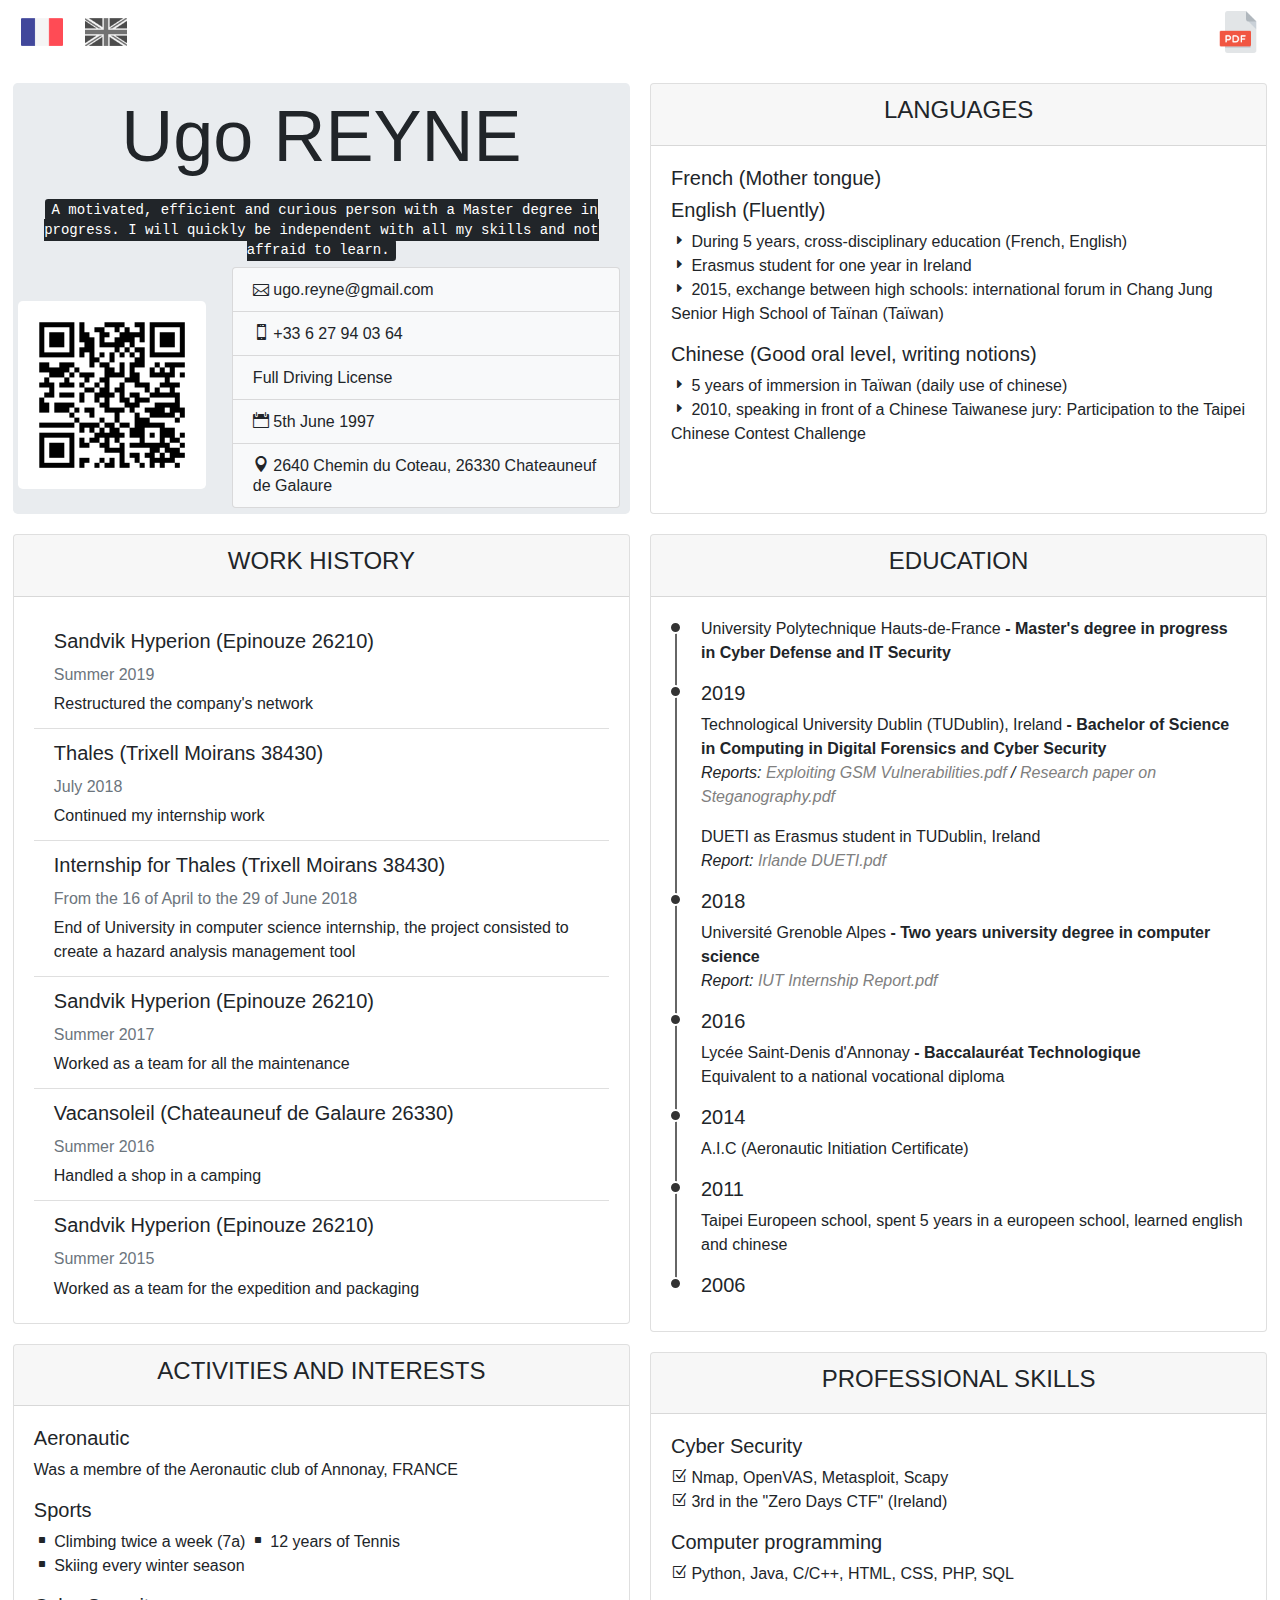
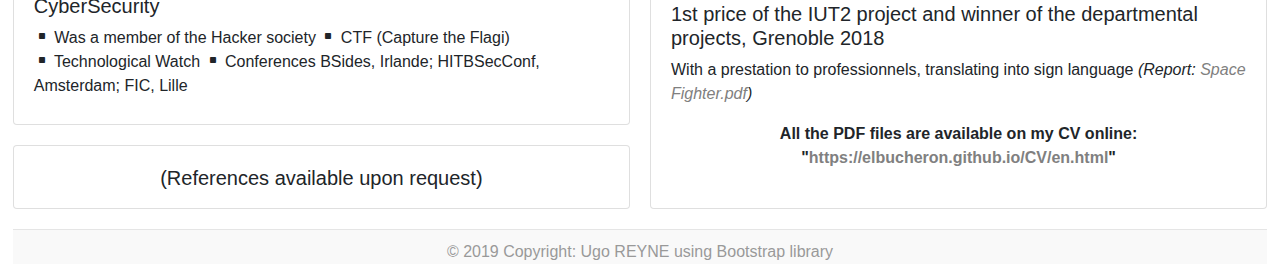
==== en.html @ 70461db2 "Modified a bit" ====
<!DOCTYPE html>
<html lang="en">
  <head>
    <title>CV Ugo REYNE</title>
    <meta charset="utf-8">
    <meta http-equiv="X-UA-Compatible" content="IE=edge">
    <meta name="viewport" content="width=device-width, initial-scale=1">
    <link href="bootstrap/css/bootstrap.min.css" rel="stylesheet">
    <link href="css/style.css" rel="stylesheet">
    <link href="css/responsive.css" rel="stylesheet">
    <link href="css/font.css" rel="stylesheet">
  
    <script src="https://ajax.googleapis.com/ajax/libs/jquery/1.12.4/jquery.min.js"></script>
    <script src="bootstrap/js/bootstrap.min.js"></script>
    <script src="js/header.js"></script>
  </head>
  <body>

    <!-- Header -->
    <div class="header fixed-top">
      <div id="header-sroll" class="text-right">
          <a href="index.html" class="btn"><img src="img/fr.png" height="42" alt=""></a>
          <a class="btn disable"><img src="img/en.png" height="42" alt=""></a>
        <h3>Ugo REYNE</h3>
        <a href="files/CV_en.pdf" class="btn"><img src="img/pdf.png" height="42" alt=""></a>
      </div>
    </div>
    <!-- ////////////////////////////////////////////////// -->


    <div class="row entete">
      <!-- Entête -->
      <div class="col-sm-6 left">
        <div class="jumbotron">
          <h1 class="display-3">Ugo REYNE</h1>
	  <h6 class="text-center"><kbd>A motivated, efficient and curious person with a Master degree in progress. I will quickly be independent with all my skills and not affraid to learn.</kbd></h6>
          <div class="row">
            <div class="col-sm-4">
              <img src="img/en-QRCode.png" alt="QR code">
            </div>
            <div class="col-sm-8">
              <ul class="list-group mb-3">
                <li class="list-group-item d-flex justify-content-between bg-light">
                  <div>
                    <h6><i aria-hidden="true" data-icon="&#xe010;"></i> ugo.reyne@gmail.com</h6>
                  </div>
                </li>
                <li class="list-group-item d-flex justify-content-between bg-light">
                  <div>
                    <h6><i aria-hidden="true" data-icon="&#xe00b;"></i> +33 6 27 94 03 64</h6>
                  </div>
                </li>
                <li class="list-group-item d-flex justify-content-between bg-light">
                  <div>
                    <h6>Full Driving License</h6>
                  </div>
                </li>
                <li class="list-group-item d-flex justify-content-between bg-light">
                  <div>
                    <h6><i aria-hidden="true" data-icon="&#xe023;"></i> 5th June 1997</h6>
                  </div>
                </li>
		<li class="list-group-item d-flex justify-content-between bg-light">
                  <div>
                    <h6><i aria-hidden="true" data-icon="&#xe081;"></i> 2640 Chemin du Coteau, 26330 Chateauneuf de Galaure</h6>
                  </div>
                </li>
              </ul>
            </div>
          </div>
        </div>
      </div>
      <!-- ////////////////////////////////////////////////// -->


      <!-- Langues -->
        <div class="col-sm-6 right">
          <div class="card entete-right">
            <div class="card-header text-center"><h4>LANGUAGES</h4></div>
            <div class="card-body">
	      <h5>French (Mother tongue)</h5>
              <h5>English (Fluently)</h5>
              <p><i aria-hidden="true" data-icon="&#x45;"></i> During 5 years, cross-disciplinary education (French, English) <br>
                 <i aria-hidden="true" data-icon="&#x45;"></i> Erasmus student for one year in Ireland <br>
                 <i aria-hidden="true" data-icon="&#x45;"></i> 2015, exchange between high schools: international forum in Chang Jung Senior High School of Taïnan (Taïwan)</p>

              <h5>Chinese (Good oral level, writing notions)</h5>
              <p><i aria-hidden="true" data-icon="&#x45;"></i> 5 years of immersion in Taïwan (daily use of chinese) <br>
                 <i aria-hidden="true" data-icon="&#x45;"></i> 2010, speaking in front of a Chinese Taiwanese jury: Participation to the Taipei Chinese Contest Challenge</p>
            </div>
          </div>
        </div>
        <!-- //////////////////////////////////////////////////////////////////// -->
      </div>


    <div class="row">
      
      <div class="col-sm-6 left">
        <!-- Experiences Professionnelles -->
        <div class="card">
          <div class="card-header text-center"><h4>WORK HISTORY</h4></div>
          <div class="card-body">
            <ul class="list-group list-group-flush">
              <li class="list-group-item">
                <h5 class="card-title">Sandvik Hyperion (Epinouze 26210)</h5>
                <h6 class="card-subtitle mb-2 text-muted">Summer 2019</h6>
                <p class="card-text">Restructured the company's network</p>
              </li>

              <li class="list-group-item">
                <h5 class="card-title">Thales (Trixell Moirans 38430)</h5>
                <h6 class="card-subtitle mb-2 text-muted">July 2018</h6>
                <p class="card-text">Continued my internship work</p>
              </li>

              <li class="list-group-item">
                <h5 class="card-title">Internship for Thales (Trixell Moirans 38430)</h5>
                <h6 class="card-subtitle mb-2 text-muted">From the 16 of April to the 29 of June 2018</h6>
                <p class="card-text">End of University in computer science internship, the project consisted to create a hazard analysis management tool</p>
              </li>

              <li class="list-group-item">
                <h5 class="card-title">Sandvik Hyperion (Epinouze 26210)</h5>
                <h6 class="card-subtitle mb-2 text-muted">Summer 2017</h6>
                <p class="card-text">Worked as a team for all the maintenance</p>
              </li>

              <li class="list-group-item">
                <h5 class="card-title">Vacansoleil (Chateauneuf de Galaure 26330)</h5>
                <h6 class="card-subtitle mb-2 text-muted">Summer 2016</h6>
                <p class="card-text">Handled a shop in a camping</p>
              </li>

              <li class="list-group-item">
                <h5 class="card-title">Sandvik Hyperion (Epinouze 26210)</h5>
                <h6 class="card-subtitle mb-2 text-muted">Summer 2015</h6>
                <p class="card-text">Worked as a team for the expedition and packaging</p>
              </li>

              <!--<li class="list-group-item">
                <h5 class="card-title">Fruit picking (Claveyson 26240)</h5>
                <h6 class="card-subtitle mb-2 text-muted">Summer 2014 and Summer 2013</h6>
	      </li>-->
            </ul>
          </div>
        </div>
        <!-- //////////////////////////////////////////////////////////////////// -->


        <!-- Centres d'Intérêt -->
        <div class="card card-bottom">
          <div class="card-header text-center"><h4>ACTIVITIES AND INTERESTS</h4></div>
          <div class="card-body">
            <h5>Aeronautic</h5>
            <p>Was a membre of the Aeronautic club of Annonay, FRANCE</p>

            <h5>Sports</h5>
	    <p><i aria-hidden="true" data-icon="&#x5e;"></i> Climbing twice a week (7a) <i aria-hidden="true" data-icon="&#x5e;"></i> 12 years of Tennis <br> <i aria-hidden="true" data-icon="&#x5e;"></i> Skiing every winter season</p>

            <h5>CyberSecurity</h5>
	    <p><i aria-hidden="true" data-icon="&#x5e;"></i> Was a member of the Hacker society <i aria-hidden="true" data-icon="&#x5e;"></i> CTF (Capture the Flagi) <br> <i aria-hidden="true" data-icon="&#x5e;"></i> Technological Watch <i aria-hidden="true" data-icon="&#x5e;"></i> Conferences BSides, Irlande; HITBSecConf, Amsterdam; FIC, Lille</p>
          </div>
        </div>
        <!-- //////////////////////////////////////////////////////////////////// -->
        
        <!-- References -->
        <div class="card card-bottom">
          <div class="card-body text-center">
            <h5>(References available upon request)</h5>
          </div>
        </div>
        <!-- //////////////////////////////////////////////////////////////////// -->
        </div>
        
        <div class="col-sm-6 right">
        <!-- Formations -->
        <div class="card">
          <div class="card-header text-center"><h4>EDUCATION</h4></div>
          <div class="card-body">
            <div class="info_timeline">
              <ul>
                  <li class="clearfix top">
                      <div class="dot"><b></b></div>
                      <div class="con">
                          <!-- <h5>Aujourd'hui</h5> -->
			  <p>University Polytechnique Hauts-de-France <b>- Master's degree in progress in Cyber Defense and IT Security</b></p>
                      </div>
                  </li>
                  <li class="clearfix">
                      <div class="dot"><b></b></div>
                      <div class="con">
                          <h5>2019</h5>
			  <p>Technological University Dublin (TUDublin), Ireland <b>- Bachelor of Science in Computing in Digital Forensics and Cyber Security</b><br>
                            <em>Reports: <a href="files/reports/Exploiting_GSM_Vulnerabilities.pdf">Exploiting GSM Vulnerabilities.pdf</a>
                             / <a href="files/reports/Research_paper_on_Steganography.pdf">Research paper on Steganography.pdf</a></em>
                          </p>

                          <p>
                            DUETI as Erasmus student in TUDublin, Ireland <br>
                            <em>Report: <a href="files/reports/Irlande_DUETI_REYNE_Ugo.pdf">Irlande DUETI.pdf</a></em>
                          <p>
                      </div>
                  </li>
                  <li class="clearfix">
                      <div class="dot"><b></b></div>
                      <div class="con">
                          <h5>2018</h5>
			  <p>Université Grenoble Alpes <b>- Two years university degree in computer science</b><br>
                            <em>Report: <a href="files/reports/Rapport-Stage-IUT_REYNE-Ugo.pdf">IUT Internship Report.pdf</a></em>
                          </p>
                      </div>
                  </li>
                  <li class="clearfix">
                      <div class="dot"><b></b></div>
                      <div class="con">
                          <h5>2016</h5>
			  <p>Lycée Saint-Denis d'Annonay <b>- Baccalauréat Technologique</b><br>
			     Equivalent to a national vocational diploma</p>
                      </div>
                  </li>
                  <li class="clearfix">
                      <div class="dot"><b></b></div>
                      <div class="con">
                          <h5>2014</h5>
                          <p>A.I.C (Aeronautic Initiation Certificate)</p>
                      </div>
                  </li>
                  <li class="clearfix">
                      <div class="dot"><b></b></div>
                      <div class="con">
                          <h5>2011</h5>
                          <p>Taipei Europeen school, spent 5 years in a europeen school, learned english and chinese</p>
                      </div>
                  </li>
                  <li class="clearfix bottom">
                      <div class="dot"><b></b></div>
                      <div class="con">
                          <h5>2006</h5>
                      </div>
                  </li>
              </ul>
            </div>
          </div>
        </div>
        <!-- //////////////////////////////////////////////////////////////////// -->


        <!-- Competences -->
        <div class="card card-bottom">
          <div class="card-header text-center"><h4>PROFESSIONAL SKILLS</h4></div>
          <div class="card-body">
            <h5>Cyber Security</h5>
            <p><i aria-hidden="true" data-icon="&#x5a;"></i> Nmap, OpenVAS, Metasploit, Scapy<br>
               <i aria-hidden="true" data-icon="&#x5a;"></i> 3rd in the "Zero Days CTF" (Ireland)</p>

            <h5>Computer programming</h5>
            <p><i aria-hidden="true" data-icon="&#x5a;"></i> Python, Java, C/C++, HTML, CSS, PHP, SQL</p>

            <h5>1st price of the IUT2 project and winner of the departmental projects, Grenoble 2018</h5>
            <p>
              With a prestation to professionnels, translating into sign language
              <em>(Report: <a href="files/reports/Space_Fighter.pdf">Space Fighter.pdf</a>)</em>
            </p>

            <p class="text-center"><b>All the PDF files are available on my CV online: "<a href="https://elbucheron.github.io/CV/en.html">https://elbucheron.github.io/CV/en.html</a>"</b></p>
          </div>
        </div>
        <!-- //////////////////////////////////////////////////////////////////// -->

      </div>
    </div>



  <!-- Footer -->
  <footer class="blog-footer">
    <p>© 2019 Copyright: Ugo REYNE using Bootstrap library</p>
  </footer>
  <!-- Footer -->

  </body>
  
</html>
---- css/style.css ----
body {
	width: 99%;
	padding-left: 1%;
	padding-top: 1%;
}

.col-sm-6 {
	display: flex;
	flex-direction: column;
	align-items: stretch;
}

.left {
	padding-right: 10px;
}

.right {
	padding-left: 10px;
}

.card {
	margin-bottom: 20px;
}

.card-body {
	padding-bottom: 10px;
}

.card-bottom {
	flex: 1;
}

.entete {
	margin-top: 70px;
}

.entete img {
	max-width: 90%;
	max-height: 80%;
	border-radius: .3rem;
	width: auto;
    height: auto;
    position: absolute;
    top: 0;
    bottom: 0;
    left: 0;
    right: 0;
    margin: auto;
}

i {
	font-style: normal;
}

a {
  color: gray;
  text-decoration: none;
}

a:hover {
  color: white;
  background-color: gray;
  text-decoration: none;
}

.list-group-item h6 {
  margin: 0px;
}

.entete-right {
	height: 100%;
}

.jumbotron {
	padding: 10px;
	height: calc(100% - 20px);
	margin: 0px;
}

.jumbotron .display-3 {
	margin-bottom: 20px;
	margin-top: 0px;
	text-align: center;
}

.blog-footer {
    width: 100%;
    color: #999;
    padding-top: 10px;
    text-align: center;
    background-color: #f9f9f9;
    border-top: .05rem solid #e5e5e5;
}

/*Header*/
.header {
    height: 65px;
}

#header-sroll {
	display: flex;
	flex-direction: row;
	justify-content: center;
    position:fixed;
    height: 65px;
    padding: 10px;
    left:0;
    top:0;
    width:100%;
    -ms-transition:     all 0.3s ease-out;
    -moz-transition:    all 0.3s ease-out;
    -webkit-transition: all 0.3s ease-out;
    -o-transition:      all 0.3s ease-out;
    transition:         all 0.3s ease-out;
}

#header-sroll .btn {
	padding: 0px;
	margin-left: 10px;
	margin-right: 10px;
}

#header-sroll .disable {
	cursor: not-allowed;
	-webkit-filter: grayscale(100%);
	filter: grayscale(100%);
}

#header-sroll h3 {
	visibility: hidden;
	text-align: center;
	flex: 1;
}

#header-sroll img:hover {
  -webkit-filter: grayscale(100%) blur(1px);
  filter: grayscale(100%) blur(1px);
}

#header-sroll.small {
  background:#e9ecef;
  padding: 3px;
  height: 45px;
  width: 99.5%;
  line-height: 35px;
  border: .05rem solid #ccc;
  margin: 4px;
  border-radius: 5px;
}

#header-sroll.small img {
	height: 32px;
}

#header-sroll.small h3 {
	visibility: visible;
}
/*//////////////////////////////////////////////////////*/


/*Timeline*/
.info_timeline ul li {
	list-style: none;
	position: relative;
	overflow: hidden;
}

.info_timeline ul {
	padding: 0px;
}

.info_timeline ul li .dot {
	width: 2px; height: 100%;
	position: absolute;
	left: 4px; top: 0;
	background-color: #666;
}
.info_timeline ul li .dot b {
	border-radius: 100%;
	-webkit-border-radius: 100%;
	-moz-border-radius: 100%;
	width: 13px; height: 13px;
	position: absolute;
	left: -6px;
	top: 4px;
	background-color: #333;
	border: 2px #fff solid;
}
.info_timeline ul li.top .dot {
	top: 10px;
}
.info_timeline ul li.top .dot b {
	top: -6px;
}
.info_timeline ul li.bottom .dot {
	height: 10px;
}
.info_timeline ul li.top .dot b {
	top: -6px;
}
.info_timeline ul li .con {
	padding-left: 30px;
}
.info_timeline ul li .con p.desc,.info_timeline ul.focus li.curr .con p.desc {
	color: #999;
}
.info_timeline ul.focus li.curr .dot b {
	background-color: #109d59;
}
.info_timeline ul.focus li .dot,.info_timeline ul.focus li .dot b {
	background-color: #bbb;
}
.info_timeline ul.focus li .con h3,.info_timeline ul.focus li .con p,.info_timeline ul.focus li .con p.desc {
	color: #bbb;
}

.info_timeline dl dt {
	float: left;
	line-height: 25px;
	color: #999;
}
.info_timeline dl dt h6 {
	font-size: 16px;
	color: #595959;
	font-style: italic;
}
.info_timeline h2 {
	font-size: 20px;
	color: #333;
	padding-top: 10px;
	padding-left: 30%;
}
.info_timeline dl dt em {
	color: #ccc;
	margin-left: 3px;
}
.info_timeline dl dd {
	float: right;
	line-height: 25px;
}
.info_timeline dl dd b,.info_timeline dl dd em {
	border-radius: 100%;
	-webkit-border-radius: 100%;
	-moz-border-radius: 100%;
	float: left; width: 10px;
	height: 10px;
	margin: 7px 5px 0 0;
}
.info_timeline dl dd b {
	background-color: #666;
}
.info_timeline dl dd em {
	background-color: #ddd;
}
/*//////////////////////////////////////////////////////*/
---- css/responsive.css ----
@media print {
	body {
		padding: 0px;
		width: 100%;
	}

	.header, .blog-footer {
		display: none;
	}

	.entete {
		margin-top: 0px;
	}
	.list-group-item {
		padding-top: 5px;
		padding-bottom: 5px;
	}
	.info_timeline ul li .con h5 {
		margin-bottom: 0px;
	}
	.info_timeline ul li .con p {
		margin-bottom: 12px;
	}
}
---- css/font.css ----
@font-face {
	font-family: 'ElegantIcons';
	src:url('../fonts/ElegantIcons.eot');
	src:url('../fonts/ElegantIcons.eot?#iefix') format('embedded-opentype'),
		url('../fonts/ElegantIcons.woff') format('woff'),
		url('../fonts/ElegantIcons.ttf') format('truetype'),
		url('../fonts/ElegantIcons.svg#ElegantIcons') format('svg');
	font-weight: normal;
	font-style: normal;
}

/* Use the following CSS code if you want to use data attributes for inserting your icons */
[data-icon]:before {
	font-family: 'ElegantIcons';
	content: attr(data-icon);
	speak: none;
	font-weight: normal;
	font-variant: normal;
	text-transform: none;
	line-height: 1;
	-webkit-font-smoothing: antialiased;
	-moz-osx-font-smoothing: grayscale;
}

/* Use the following CSS code if you want to have a class per icon */
/*
Instead of a list of all class selectors,
you can use the generic selector below, but it's slower:
[class*="your-class-prefix"] {
*/
.arrow_up, .arrow_down, .arrow_left, .arrow_right, .arrow_left-up, .arrow_right-up, .arrow_right-down, .arrow_left-down, .arrow-up-down, .arrow_up-down_alt, .arrow_left-right_alt, .arrow_left-right, .arrow_expand_alt2, .arrow_expand_alt, .arrow_condense, .arrow_expand, .arrow_move, .arrow_carrot-up, .arrow_carrot-down, .arrow_carrot-left, .arrow_carrot-right, .arrow_carrot-2up, .arrow_carrot-2down, .arrow_carrot-2left, .arrow_carrot-2right, .arrow_carrot-up_alt2, .arrow_carrot-down_alt2, .arrow_carrot-left_alt2, .arrow_carrot-right_alt2, .arrow_carrot-2up_alt2, .arrow_carrot-2down_alt2, .arrow_carrot-2left_alt2, .arrow_carrot-2right_alt2, .arrow_triangle-up, .arrow_triangle-down, .arrow_triangle-left, .arrow_triangle-right, .arrow_triangle-up_alt2, .arrow_triangle-down_alt2, .arrow_triangle-left_alt2, .arrow_triangle-right_alt2, .arrow_back, .icon_minus-06, .icon_plus, .icon_close, .icon_check, .icon_minus_alt2, .icon_plus_alt2, .icon_close_alt2, .icon_check_alt2, .icon_zoom-out_alt, .icon_zoom-in_alt, .icon_search, .icon_box-empty, .icon_box-selected, .icon_minus-box, .icon_plus-box, .icon_box-checked, .icon_circle-empty, .icon_circle-slelected, .icon_stop_alt2, .icon_stop, .icon_pause_alt2, .icon_pause, .icon_menu, .icon_menu-square_alt2, .icon_menu-circle_alt2, .icon_ul, .icon_ol, .icon_adjust-horiz, .icon_adjust-vert, .icon_document_alt, .icon_documents_alt, .icon_pencil, .icon_pencil-edit_alt, .icon_pencil-edit, .icon_folder-alt, .icon_folder-open_alt, .icon_folder-add_alt, .icon_info_alt, .icon_error-oct_alt, .icon_error-circle_alt, .icon_error-triangle_alt, .icon_question_alt2, .icon_question, .icon_comment_alt, .icon_chat_alt, .icon_vol-mute_alt, .icon_volume-low_alt, .icon_volume-high_alt, .icon_quotations, .icon_quotations_alt2, .icon_clock_alt, .icon_lock_alt, .icon_lock-open_alt, .icon_key_alt, .icon_cloud_alt, .icon_cloud-upload_alt, .icon_cloud-download_alt, .icon_image, .icon_images, .icon_lightbulb_alt, .icon_gift_alt, .icon_house_alt, .icon_genius, .icon_mobile, .icon_tablet, .icon_laptop, .icon_desktop, .icon_camera_alt, .icon_mail_alt, .icon_cone_alt, .icon_ribbon_alt, .icon_bag_alt, .icon_creditcard, .icon_cart_alt, .icon_paperclip, .icon_tag_alt, .icon_tags_alt, .icon_trash_alt, .icon_cursor_alt, .icon_mic_alt, .icon_compass_alt, .icon_pin_alt, .icon_pushpin_alt, .icon_map_alt, .icon_drawer_alt, .icon_toolbox_alt, .icon_book_alt, .icon_calendar, .icon_film, .icon_table, .icon_contacts_alt, .icon_headphones, .icon_lifesaver, .icon_piechart, .icon_refresh, .icon_link_alt, .icon_link, .icon_loading, .icon_blocked, .icon_archive_alt, .icon_heart_alt, .icon_star_alt, .icon_star-half_alt, .icon_star, .icon_star-half, .icon_tools, .icon_tool, .icon_cog, .icon_cogs, .arrow_up_alt, .arrow_down_alt, .arrow_left_alt, .arrow_right_alt, .arrow_left-up_alt, .arrow_right-up_alt, .arrow_right-down_alt, .arrow_left-down_alt, .arrow_condense_alt, .arrow_expand_alt3, .arrow_carrot_up_alt, .arrow_carrot-down_alt, .arrow_carrot-left_alt, .arrow_carrot-right_alt, .arrow_carrot-2up_alt, .arrow_carrot-2dwnn_alt, .arrow_carrot-2left_alt, .arrow_carrot-2right_alt, .arrow_triangle-up_alt, .arrow_triangle-down_alt, .arrow_triangle-left_alt, .arrow_triangle-right_alt, .icon_minus_alt, .icon_plus_alt, .icon_close_alt, .icon_check_alt, .icon_zoom-out, .icon_zoom-in, .icon_stop_alt, .icon_menu-square_alt, .icon_menu-circle_alt, .icon_document, .icon_documents, .icon_pencil_alt, .icon_folder, .icon_folder-open, .icon_folder-add, .icon_folder_upload, .icon_folder_download, .icon_info, .icon_error-circle, .icon_error-oct, .icon_error-triangle, .icon_question_alt, .icon_comment, .icon_chat, .icon_vol-mute, .icon_volume-low, .icon_volume-high, .icon_quotations_alt, .icon_clock, .icon_lock, .icon_lock-open, .icon_key, .icon_cloud, .icon_cloud-upload, .icon_cloud-download, .icon_lightbulb, .icon_gift, .icon_house, .icon_camera, .icon_mail, .icon_cone, .icon_ribbon, .icon_bag, .icon_cart, .icon_tag, .icon_tags, .icon_trash, .icon_cursor, .icon_mic, .icon_compass, .icon_pin, .icon_pushpin, .icon_map, .icon_drawer, .icon_toolbox, .icon_book, .icon_contacts, .icon_archive, .icon_heart, .icon_profile, .icon_group, .icon_grid-2x2, .icon_grid-3x3, .icon_music, .icon_pause_alt, .icon_phone, .icon_upload, .icon_download, .social_facebook, .social_twitter, .social_pinterest, .social_googleplus, .social_tumblr, .social_tumbleupon, .social_wordpress, .social_instagram, .social_dribbble, .social_vimeo, .social_linkedin, .social_rss, .social_deviantart, .social_share, .social_myspace, .social_skype, .social_youtube, .social_picassa, .social_googledrive, .social_flickr, .social_blogger, .social_spotify, .social_delicious, .social_facebook_circle, .social_twitter_circle, .social_pinterest_circle, .social_googleplus_circle, .social_tumblr_circle, .social_stumbleupon_circle, .social_wordpress_circle, .social_instagram_circle, .social_dribbble_circle, .social_vimeo_circle, .social_linkedin_circle, .social_rss_circle, .social_deviantart_circle, .social_share_circle, .social_myspace_circle, .social_skype_circle, .social_youtube_circle, .social_picassa_circle, .social_googledrive_alt2, .social_flickr_circle, .social_blogger_circle, .social_spotify_circle, .social_delicious_circle, .social_facebook_square, .social_twitter_square, .social_pinterest_square, .social_googleplus_square, .social_tumblr_square, .social_stumbleupon_square, .social_wordpress_square, .social_instagram_square, .social_dribbble_square, .social_vimeo_square, .social_linkedin_square, .social_rss_square, .social_deviantart_square, .social_share_square, .social_myspace_square, .social_skype_square, .social_youtube_square, .social_picassa_square, .social_googledrive_square, .social_flickr_square, .social_blogger_square, .social_spotify_square, .social_delicious_square, .icon_printer, .icon_calulator, .icon_building, .icon_floppy, .icon_drive, .icon_search-2, .icon_id, .icon_id-2, .icon_puzzle, .icon_like, .icon_dislike, .icon_mug, .icon_currency, .icon_wallet, .icon_pens, .icon_easel, .icon_flowchart, .icon_datareport, .icon_briefcase, .icon_shield, .icon_percent, .icon_globe, .icon_globe-2, .icon_target, .icon_hourglass, .icon_balance, .icon_rook, .icon_printer-alt, .icon_calculator_alt, .icon_building_alt, .icon_floppy_alt, .icon_drive_alt, .icon_search_alt, .icon_id_alt, .icon_id-2_alt, .icon_puzzle_alt, .icon_like_alt, .icon_dislike_alt, .icon_mug_alt, .icon_currency_alt, .icon_wallet_alt, .icon_pens_alt, .icon_easel_alt, .icon_flowchart_alt, .icon_datareport_alt, .icon_briefcase_alt, .icon_shield_alt, .icon_percent_alt, .icon_globe_alt, .icon_clipboard {
	font-family: 'ElegantIcons';
	speak: none;
	font-style: normal;
	font-weight: normal;
	font-variant: normal;
	text-transform: none;
	line-height: 1;
	-webkit-font-smoothing: antialiased;
}
.arrow_up:before {
	content: "\21";
}
.arrow_down:before {
	content: "\22";
}
.arrow_left:before {
	content: "\23";
}
.arrow_right:before {
	content: "\24";
}
.arrow_left-up:before {
	content: "\25";
}
.arrow_right-up:before {
	content: "\26";
}
.arrow_right-down:before {
	content: "\27";
}
.arrow_left-down:before {
	content: "\28";
}
.arrow-up-down:before {
	content: "\29";
}
.arrow_up-down_alt:before {
	content: "\2a";
}
.arrow_left-right_alt:before {
	content: "\2b";
}
.arrow_left-right:before {
	content: "\2c";
}
.arrow_expand_alt2:before {
	content: "\2d";
}
.arrow_expand_alt:before {
	content: "\2e";
}
.arrow_condense:before {
	content: "\2f";
}
.arrow_expand:before {
	content: "\30";
}
.arrow_move:before {
	content: "\31";
}
.arrow_carrot-up:before {
	content: "\32";
}
.arrow_carrot-down:before {
	content: "\33";
}
.arrow_carrot-left:before {
	content: "\34";
}
.arrow_carrot-right:before {
	content: "\35";
}
.arrow_carrot-2up:before {
	content: "\36";
}
.arrow_carrot-2down:before {
	content: "\37";
}
.arrow_carrot-2left:before {
	content: "\38";
}
.arrow_carrot-2right:before {
	content: "\39";
}
.arrow_carrot-up_alt2:before {
	content: "\3a";
}
.arrow_carrot-down_alt2:before {
	content: "\3b";
}
.arrow_carrot-left_alt2:before {
	content: "\3c";
}
.arrow_carrot-right_alt2:before {
	content: "\3d";
}
.arrow_carrot-2up_alt2:before {
	content: "\3e";
}
.arrow_carrot-2down_alt2:before {
	content: "\3f";
}
.arrow_carrot-2left_alt2:before {
	content: "\40";
}
.arrow_carrot-2right_alt2:before {
	content: "\41";
}
.arrow_triangle-up:before {
	content: "\42";
}
.arrow_triangle-down:before {
	content: "\43";
}
.arrow_triangle-left:before {
	content: "\44";
}
.arrow_triangle-right:before {
	content: "\45";
}
.arrow_triangle-up_alt2:before {
	content: "\46";
}
.arrow_triangle-down_alt2:before {
	content: "\47";
}
.arrow_triangle-left_alt2:before {
	content: "\48";
}
.arrow_triangle-right_alt2:before {
	content: "\49";
}
.arrow_back:before {
	content: "\4a";
}
.icon_minus-06:before {
	content: "\4b";
}
.icon_plus:before {
	content: "\4c";
}
.icon_close:before {
	content: "\4d";
}
.icon_check:before {
	content: "\4e";
}
.icon_minus_alt2:before {
	content: "\4f";
}
.icon_plus_alt2:before {
	content: "\50";
}
.icon_close_alt2:before {
	content: "\51";
}
.icon_check_alt2:before {
	content: "\52";
}
.icon_zoom-out_alt:before {
	content: "\53";
}
.icon_zoom-in_alt:before {
	content: "\54";
}
.icon_search:before {
	content: "\55";
}
.icon_box-empty:before {
	content: "\56";
}
.icon_box-selected:before {
	content: "\57";
}
.icon_minus-box:before {
	content: "\58";
}
.icon_plus-box:before {
	content: "\59";
}
.icon_box-checked:before {
	content: "\5a";
}
.icon_circle-empty:before {
	content: "\5b";
}
.icon_circle-slelected:before {
	content: "\5c";
}
.icon_stop_alt2:before {
	content: "\5d";
}
.icon_stop:before {
	content: "\5e";
}
.icon_pause_alt2:before {
	content: "\5f";
}
.icon_pause:before {
	content: "\60";
}
.icon_menu:before {
	content: "\61";
}
.icon_menu-square_alt2:before {
	content: "\62";
}
.icon_menu-circle_alt2:before {
	content: "\63";
}
.icon_ul:before {
	content: "\64";
}
.icon_ol:before {
	content: "\65";
}
.icon_adjust-horiz:before {
	content: "\66";
}
.icon_adjust-vert:before {
	content: "\67";
}
.icon_document_alt:before {
	content: "\68";
}
.icon_documents_alt:before {
	content: "\69";
}
.icon_pencil:before {
	content: "\6a";
}
.icon_pencil-edit_alt:before {
	content: "\6b";
}
.icon_pencil-edit:before {
	content: "\6c";
}
.icon_folder-alt:before {
	content: "\6d";
}
.icon_folder-open_alt:before {
	content: "\6e";
}
.icon_folder-add_alt:before {
	content: "\6f";
}
.icon_info_alt:before {
	content: "\70";
}
.icon_error-oct_alt:before {
	content: "\71";
}
.icon_error-circle_alt:before {
	content: "\72";
}
.icon_error-triangle_alt:before {
	content: "\73";
}
.icon_question_alt2:before {
	content: "\74";
}
.icon_question:before {
	content: "\75";
}
.icon_comment_alt:before {
	content: "\76";
}
.icon_chat_alt:before {
	content: "\77";
}
.icon_vol-mute_alt:before {
	content: "\78";
}
.icon_volume-low_alt:before {
	content: "\79";
}
.icon_volume-high_alt:before {
	content: "\7a";
}
.icon_quotations:before {
	content: "\7b";
}
.icon_quotations_alt2:before {
	content: "\7c";
}
.icon_clock_alt:before {
	content: "\7d";
}
.icon_lock_alt:before {
	content: "\7e";
}
.icon_lock-open_alt:before {
	content: "\e000";
}
.icon_key_alt:before {
	content: "\e001";
}
.icon_cloud_alt:before {
	content: "\e002";
}
.icon_cloud-upload_alt:before {
	content: "\e003";
}
.icon_cloud-download_alt:before {
	content: "\e004";
}
.icon_image:before {
	content: "\e005";
}
.icon_images:before {
	content: "\e006";
}
.icon_lightbulb_alt:before {
	content: "\e007";
}
.icon_gift_alt:before {
	content: "\e008";
}
.icon_house_alt:before {
	content: "\e009";
}
.icon_genius:before {
	content: "\e00a";
}
.icon_mobile:before {
	content: "\e00b";
}
.icon_tablet:before {
	content: "\e00c";
}
.icon_laptop:before {
	content: "\e00d";
}
.icon_desktop:before {
	content: "\e00e";
}
.icon_camera_alt:before {
	content: "\e00f";
}
.icon_mail_alt:before {
	content: "\e010";
}
.icon_cone_alt:before {
	content: "\e011";
}
.icon_ribbon_alt:before {
	content: "\e012";
}
.icon_bag_alt:before {
	content: "\e013";
}
.icon_creditcard:before {
	content: "\e014";
}
.icon_cart_alt:before {
	content: "\e015";
}
.icon_paperclip:before {
	content: "\e016";
}
.icon_tag_alt:before {
	content: "\e017";
}
.icon_tags_alt:before {
	content: "\e018";
}
.icon_trash_alt:before {
	content: "\e019";
}
.icon_cursor_alt:before {
	content: "\e01a";
}
.icon_mic_alt:before {
	content: "\e01b";
}
.icon_compass_alt:before {
	content: "\e01c";
}
.icon_pin_alt:before {
	content: "\e01d";
}
.icon_pushpin_alt:before {
	content: "\e01e";
}
.icon_map_alt:before {
	content: "\e01f";
}
.icon_drawer_alt:before {
	content: "\e020";
}
.icon_toolbox_alt:before {
	content: "\e021";
}
.icon_book_alt:before {
	content: "\e022";
}
.icon_calendar:before {
	content: "\e023";
}
.icon_film:before {
	content: "\e024";
}
.icon_table:before {
	content: "\e025";
}
.icon_contacts_alt:before {
	content: "\e026";
}
.icon_headphones:before {
	content: "\e027";
}
.icon_lifesaver:before {
	content: "\e028";
}
.icon_piechart:before {
	content: "\e029";
}
.icon_refresh:before {
	content: "\e02a";
}
.icon_link_alt:before {
	content: "\e02b";
}
.icon_link:before {
	content: "\e02c";
}
.icon_loading:before {
	content: "\e02d";
}
.icon_blocked:before {
	content: "\e02e";
}
.icon_archive_alt:before {
	content: "\e02f";
}
.icon_heart_alt:before {
	content: "\e030";
}
.icon_star_alt:before {
	content: "\e031";
}
.icon_star-half_alt:before {
	content: "\e032";
}
.icon_star:before {
	content: "\e033";
}
.icon_star-half:before {
	content: "\e034";
}
.icon_tools:before {
	content: "\e035";
}
.icon_tool:before {
	content: "\e036";
}
.icon_cog:before {
	content: "\e037";
}
.icon_cogs:before {
	content: "\e038";
}
.arrow_up_alt:before {
	content: "\e039";
}
.arrow_down_alt:before {
	content: "\e03a";
}
.arrow_left_alt:before {
	content: "\e03b";
}
.arrow_right_alt:before {
	content: "\e03c";
}
.arrow_left-up_alt:before {
	content: "\e03d";
}
.arrow_right-up_alt:before {
	content: "\e03e";
}
.arrow_right-down_alt:before {
	content: "\e03f";
}
.arrow_left-down_alt:before {
	content: "\e040";
}
.arrow_condense_alt:before {
	content: "\e041";
}
.arrow_expand_alt3:before {
	content: "\e042";
}
.arrow_carrot_up_alt:before {
	content: "\e043";
}
.arrow_carrot-down_alt:before {
	content: "\e044";
}
.arrow_carrot-left_alt:before {
	content: "\e045";
}
.arrow_carrot-right_alt:before {
	content: "\e046";
}
.arrow_carrot-2up_alt:before {
	content: "\e047";
}
.arrow_carrot-2dwnn_alt:before {
	content: "\e048";
}
.arrow_carrot-2left_alt:before {
	content: "\e049";
}
.arrow_carrot-2right_alt:before {
	content: "\e04a";
}
.arrow_triangle-up_alt:before {
	content: "\e04b";
}
.arrow_triangle-down_alt:before {
	content: "\e04c";
}
.arrow_triangle-left_alt:before {
	content: "\e04d";
}
.arrow_triangle-right_alt:before {
	content: "\e04e";
}
.icon_minus_alt:before {
	content: "\e04f";
}
.icon_plus_alt:before {
	content: "\e050";
}
.icon_close_alt:before {
	content: "\e051";
}
.icon_check_alt:before {
	content: "\e052";
}
.icon_zoom-out:before {
	content: "\e053";
}
.icon_zoom-in:before {
	content: "\e054";
}
.icon_stop_alt:before {
	content: "\e055";
}
.icon_menu-square_alt:before {
	content: "\e056";
}
.icon_menu-circle_alt:before {
	content: "\e057";
}
.icon_document:before {
	content: "\e058";
}
.icon_documents:before {
	content: "\e059";
}
.icon_pencil_alt:before {
	content: "\e05a";
}
.icon_folder:before {
	content: "\e05b";
}
.icon_folder-open:before {
	content: "\e05c";
}
.icon_folder-add:before {
	content: "\e05d";
}
.icon_folder_upload:before {
	content: "\e05e";
}
.icon_folder_download:before {
	content: "\e05f";
}
.icon_info:before {
	content: "\e060";
}
.icon_error-circle:before {
	content: "\e061";
}
.icon_error-oct:before {
	content: "\e062";
}
.icon_error-triangle:before {
	content: "\e063";
}
.icon_question_alt:before {
	content: "\e064";
}
.icon_comment:before {
	content: "\e065";
}
.icon_chat:before {
	content: "\e066";
}
.icon_vol-mute:before {
	content: "\e067";
}
.icon_volume-low:before {
	content: "\e068";
}
.icon_volume-high:before {
	content: "\e069";
}
.icon_quotations_alt:before {
	content: "\e06a";
}
.icon_clock:before {
	content: "\e06b";
}
.icon_lock:before {
	content: "\e06c";
}
.icon_lock-open:before {
	content: "\e06d";
}
.icon_key:before {
	content: "\e06e";
}
.icon_cloud:before {
	content: "\e06f";
}
.icon_cloud-upload:before {
	content: "\e070";
}
.icon_cloud-download:before {
	content: "\e071";
}
.icon_lightbulb:before {
	content: "\e072";
}
.icon_gift:before {
	content: "\e073";
}
.icon_house:before {
	content: "\e074";
}
.icon_camera:before {
	content: "\e075";
}
.icon_mail:before {
	content: "\e076";
}
.icon_cone:before {
	content: "\e077";
}
.icon_ribbon:before {
	content: "\e078";
}
.icon_bag:before {
	content: "\e079";
}
.icon_cart:before {
	content: "\e07a";
}
.icon_tag:before {
	content: "\e07b";
}
.icon_tags:before {
	content: "\e07c";
}
.icon_trash:before {
	content: "\e07d";
}
.icon_cursor:before {
	content: "\e07e";
}
.icon_mic:before {
	content: "\e07f";
}
.icon_compass:before {
	content: "\e080";
}
.icon_pin:before {
	content: "\e081";
}
.icon_pushpin:before {
	content: "\e082";
}
.icon_map:before {
	content: "\e083";
}
.icon_drawer:before {
	content: "\e084";
}
.icon_toolbox:before {
	content: "\e085";
}
.icon_book:before {
	content: "\e086";
}
.icon_contacts:before {
	content: "\e087";
}
.icon_archive:before {
	content: "\e088";
}
.icon_heart:before {
	content: "\e089";
}
.icon_profile:before {
	content: "\e08a";
}
.icon_group:before {
	content: "\e08b";
}
.icon_grid-2x2:before {
	content: "\e08c";
}
.icon_grid-3x3:before {
	content: "\e08d";
}
.icon_music:before {
	content: "\e08e";
}
.icon_pause_alt:before {
	content: "\e08f";
}
.icon_phone:before {
	content: "\e090";
}
.icon_upload:before {
	content: "\e091";
}
.icon_download:before {
	content: "\e092";
}
.social_facebook:before {
	content: "\e093";
}
.social_twitter:before {
	content: "\e094";
}
.social_pinterest:before {
	content: "\e095";
}
.social_googleplus:before {
	content: "\e096";
}
.social_tumblr:before {
	content: "\e097";
}
.social_tumbleupon:before {
	content: "\e098";
}
.social_wordpress:before {
	content: "\e099";
}
.social_instagram:before {
	content: "\e09a";
}
.social_dribbble:before {
	content: "\e09b";
}
.social_vimeo:before {
	content: "\e09c";
}
.social_linkedin:before {
	content: "\e09d";
}
.social_rss:before {
	content: "\e09e";
}
.social_deviantart:before {
	content: "\e09f";
}
.social_share:before {
	content: "\e0a0";
}
.social_myspace:before {
	content: "\e0a1";
}
.social_skype:before {
	content: "\e0a2";
}
.social_youtube:before {
	content: "\e0a3";
}
.social_picassa:before {
	content: "\e0a4";
}
.social_googledrive:before {
	content: "\e0a5";
}
.social_flickr:before {
	content: "\e0a6";
}
.social_blogger:before {
	content: "\e0a7";
}
.social_spotify:before {
	content: "\e0a8";
}
.social_delicious:before {
	content: "\e0a9";
}
.social_facebook_circle:before {
	content: "\e0aa";
}
.social_twitter_circle:before {
	content: "\e0ab";
}
.social_pinterest_circle:before {
	content: "\e0ac";
}
.social_googleplus_circle:before {
	content: "\e0ad";
}
.social_tumblr_circle:before {
	content: "\e0ae";
}
.social_stumbleupon_circle:before {
	content: "\e0af";
}
.social_wordpress_circle:before {
	content: "\e0b0";
}
.social_instagram_circle:before {
	content: "\e0b1";
}
.social_dribbble_circle:before {
	content: "\e0b2";
}
.social_vimeo_circle:before {
	content: "\e0b3";
}
.social_linkedin_circle:before {
	content: "\e0b4";
}
.social_rss_circle:before {
	content: "\e0b5";
}
.social_deviantart_circle:before {
	content: "\e0b6";
}
.social_share_circle:before {
	content: "\e0b7";
}
.social_myspace_circle:before {
	content: "\e0b8";
}
.social_skype_circle:before {
	content: "\e0b9";
}
.social_youtube_circle:before {
	content: "\e0ba";
}
.social_picassa_circle:before {
	content: "\e0bb";
}
.social_googledrive_alt2:before {
	content: "\e0bc";
}
.social_flickr_circle:before {
	content: "\e0bd";
}
.social_blogger_circle:before {
	content: "\e0be";
}
.social_spotify_circle:before {
	content: "\e0bf";
}
.social_delicious_circle:before {
	content: "\e0c0";
}
.social_facebook_square:before {
	content: "\e0c1";
}
.social_twitter_square:before {
	content: "\e0c2";
}
.social_pinterest_square:before {
	content: "\e0c3";
}
.social_googleplus_square:before {
	content: "\e0c4";
}
.social_tumblr_square:before {
	content: "\e0c5";
}
.social_stumbleupon_square:before {
	content: "\e0c6";
}
.social_wordpress_square:before {
	content: "\e0c7";
}
.social_instagram_square:before {
	content: "\e0c8";
}
.social_dribbble_square:before {
	content: "\e0c9";
}
.social_vimeo_square:before {
	content: "\e0ca";
}
.social_linkedin_square:before {
	content: "\e0cb";
}
.social_rss_square:before {
	content: "\e0cc";
}
.social_deviantart_square:before {
	content: "\e0cd";
}
.social_share_square:before {
	content: "\e0ce";
}
.social_myspace_square:before {
	content: "\e0cf";
}
.social_skype_square:before {
	content: "\e0d0";
}
.social_youtube_square:before {
	content: "\e0d1";
}
.social_picassa_square:before {
	content: "\e0d2";
}
.social_googledrive_square:before {
	content: "\e0d3";
}
.social_flickr_square:before {
	content: "\e0d4";
}
.social_blogger_square:before {
	content: "\e0d5";
}
.social_spotify_square:before {
	content: "\e0d6";
}
.social_delicious_square:before {
	content: "\e0d7";
}
.icon_printer:before {
	content: "\e103";
}
.icon_calulator:before {
	content: "\e0ee";
}
.icon_building:before {
	content: "\e0ef";
}
.icon_floppy:before {
	content: "\e0e8";
}
.icon_drive:before {
	content: "\e0ea";
}
.icon_search-2:before {
	content: "\e101";
}
.icon_id:before {
	content: "\e107";
}
.icon_id-2:before {
	content: "\e108";
}
.icon_puzzle:before {
	content: "\e102";
}
.icon_like:before {
	content: "\e106";
}
.icon_dislike:before {
	content: "\e0eb";
}
.icon_mug:before {
	content: "\e105";
}
.icon_currency:before {
	content: "\e0ed";
}
.icon_wallet:before {
	content: "\e100";
}
.icon_pens:before {
	content: "\e104";
}
.icon_easel:before {
	content: "\e0e9";
}
.icon_flowchart:before {
	content: "\e109";
}
.icon_datareport:before {
	content: "\e0ec";
}
.icon_briefcase:before {
	content: "\e0fe";
}
.icon_shield:before {
	content: "\e0f6";
}
.icon_percent:before {
	content: "\e0fb";
}
.icon_globe:before {
	content: "\e0e2";
}
.icon_globe-2:before {
	content: "\e0e3";
}
.icon_target:before {
	content: "\e0f5";
}
.icon_hourglass:before {
	content: "\e0e1";
}
.icon_balance:before {
	content: "\e0ff";
}
.icon_rook:before {
	content: "\e0f8";
}
.icon_printer-alt:before {
	content: "\e0fa";
}
.icon_calculator_alt:before {
	content: "\e0e7";
}
.icon_building_alt:before {
	content: "\e0fd";
}
.icon_floppy_alt:before {
	content: "\e0e4";
}
.icon_drive_alt:before {
	content: "\e0e5";
}
.icon_search_alt:before {
	content: "\e0f7";
}
.icon_id_alt:before {
	content: "\e0e0";
}
.icon_id-2_alt:before {
	content: "\e0fc";
}
.icon_puzzle_alt:before {
	content: "\e0f9";
}
.icon_like_alt:before {
	content: "\e0dd";
}
.icon_dislike_alt:before {
	content: "\e0f1";
}
.icon_mug_alt:before {
	content: "\e0dc";
}
.icon_currency_alt:before {
	content: "\e0f3";
}
.icon_wallet_alt:before {
	content: "\e0d8";
}
.icon_pens_alt:before {
	content: "\e0db";
}
.icon_easel_alt:before {
	content: "\e0f0";
}
.icon_flowchart_alt:before {
	content: "\e0df";
}
.icon_datareport_alt:before {
	content: "\e0f2";
}
.icon_briefcase_alt:before {
	content: "\e0f4";
}
.icon_shield_alt:before {
	content: "\e0d9";
}
.icon_percent_alt:before {
	content: "\e0da";
}
.icon_globe_alt:before {
	content: "\e0de";
}
.icon_clipboard:before {
	content: "\e0e6";
}


	.glyph {
		float: left;
		text-align: center;
		padding: .75em;
		margin: .4em 1.5em .75em 0;
		width: 6em;
text-shadow: none;
	}
        .glyph_big {
        font-size: 128px;
        color: #59c5dc;
        float: left;
        margin-right: 20px;
        }

        .glyph div { padding-bottom: 10px;}

	.glyph input {
		font-family: consolas, monospace;
		font-size: 12px;
		width: 100%;
		text-align: center;
		border: 0;
		box-shadow: 0 0 0 1px #ccc;
		padding: .2em;
                -moz-border-radius: 5px;
                -webkit-border-radius: 5px;
	}
	.centered {
		margin-left: auto;
		margin-right: auto;
	}
	.glyph .fs1 {
		font-size: 2em;
	}
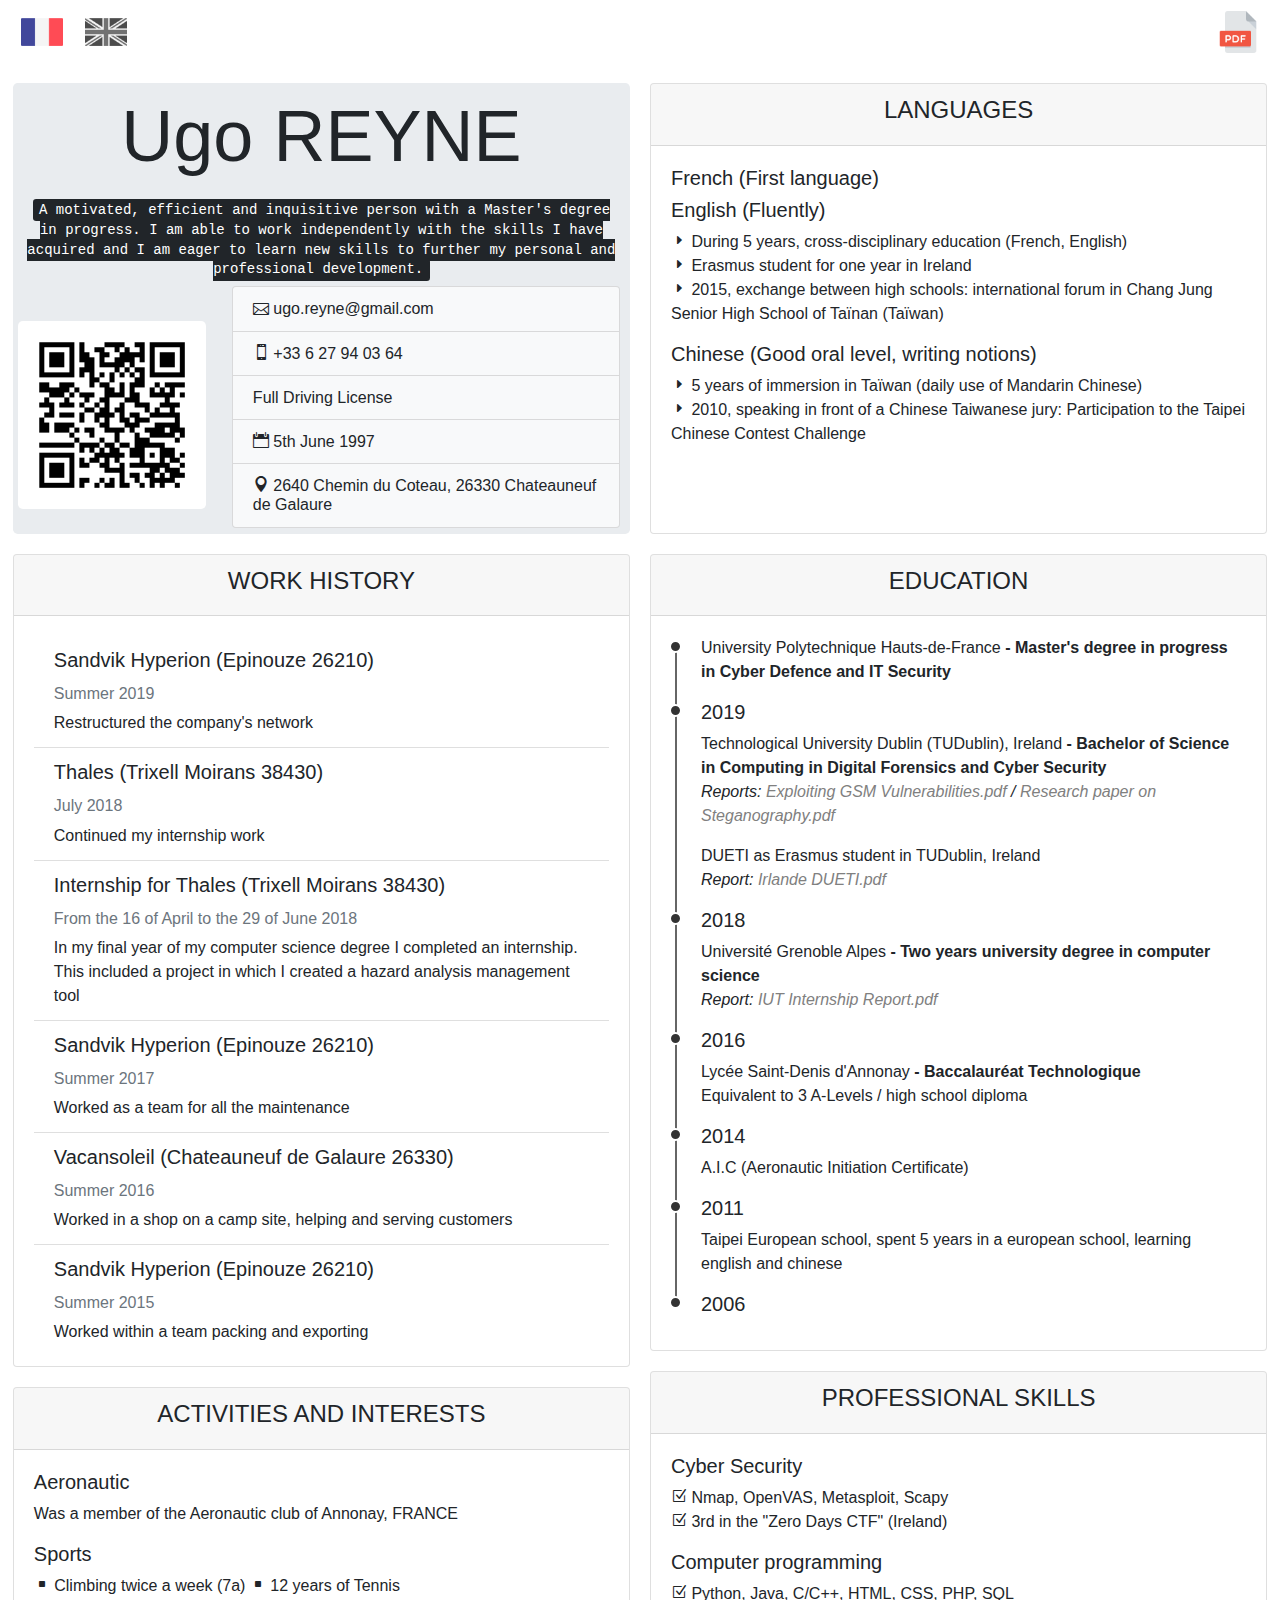
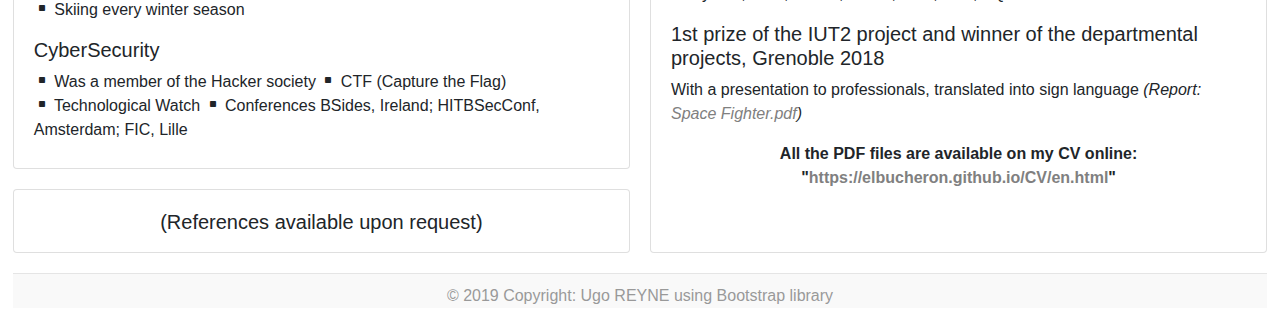
==== commit 9f063f14: "Proof read correction" ====
--- a/en.html
+++ b/en.html
@@ -33,7 +33,7 @@
       <div class="col-sm-6 left">
         <div class="jumbotron">
           <h1 class="display-3">Ugo REYNE</h1>
-	  <h6 class="text-center"><kbd>A motivated, efficient and curious person with a Master degree in progress. I will quickly be independent with all my skills and not affraid to learn.</kbd></h6>
+	  <h6 class="text-center"><kbd>A motivated, efficient and inquisitive person with a Master's degree in progress. I am able to work independently with the skills I have acquired and I am eager to learn new skills to further my personal and professional development.</kbd></h6>
           <div class="row">
             <div class="col-sm-4">
               <img src="img/en-QRCode.png" alt="QR code">
@@ -78,14 +78,14 @@
           <div class="card entete-right">
             <div class="card-header text-center"><h4>LANGUAGES</h4></div>
             <div class="card-body">
-	      <h5>French (Mother tongue)</h5>
+	      <h5>French (First language)</h5>
               <h5>English (Fluently)</h5>
               <p><i aria-hidden="true" data-icon="&#x45;"></i> During 5 years, cross-disciplinary education (French, English) <br>
                  <i aria-hidden="true" data-icon="&#x45;"></i> Erasmus student for one year in Ireland <br>
                  <i aria-hidden="true" data-icon="&#x45;"></i> 2015, exchange between high schools: international forum in Chang Jung Senior High School of Taïnan (Taïwan)</p>
 
               <h5>Chinese (Good oral level, writing notions)</h5>
-              <p><i aria-hidden="true" data-icon="&#x45;"></i> 5 years of immersion in Taïwan (daily use of chinese) <br>
+              <p><i aria-hidden="true" data-icon="&#x45;"></i> 5 years of immersion in Taïwan (daily use of Mandarin Chinese) <br>
                  <i aria-hidden="true" data-icon="&#x45;"></i> 2010, speaking in front of a Chinese Taiwanese jury: Participation to the Taipei Chinese Contest Challenge</p>
             </div>
           </div>
@@ -117,7 +117,7 @@
               <li class="list-group-item">
                 <h5 class="card-title">Internship for Thales (Trixell Moirans 38430)</h5>
                 <h6 class="card-subtitle mb-2 text-muted">From the 16 of April to the 29 of June 2018</h6>
-                <p class="card-text">End of University in computer science internship, the project consisted to create a hazard analysis management tool</p>
+                <p class="card-text">In my final year of my computer science degree I completed an internship. This included a project in which I created a hazard analysis management tool</p>
               </li>
 
               <li class="list-group-item">
@@ -129,13 +129,13 @@
               <li class="list-group-item">
                 <h5 class="card-title">Vacansoleil (Chateauneuf de Galaure 26330)</h5>
                 <h6 class="card-subtitle mb-2 text-muted">Summer 2016</h6>
-                <p class="card-text">Handled a shop in a camping</p>
+                <p class="card-text">Worked in a shop on a camp site, helping and serving customers</p>
               </li>
 
               <li class="list-group-item">
                 <h5 class="card-title">Sandvik Hyperion (Epinouze 26210)</h5>
                 <h6 class="card-subtitle mb-2 text-muted">Summer 2015</h6>
-                <p class="card-text">Worked as a team for the expedition and packaging</p>
+                <p class="card-text">Worked within a team packing and exporting</p>
               </li>
 
               <!--<li class="list-group-item">
@@ -153,13 +153,13 @@
           <div class="card-header text-center"><h4>ACTIVITIES AND INTERESTS</h4></div>
           <div class="card-body">
             <h5>Aeronautic</h5>
-            <p>Was a membre of the Aeronautic club of Annonay, FRANCE</p>
+            <p>Was a member of the Aeronautic club of Annonay, FRANCE</p>
 
             <h5>Sports</h5>
 	    <p><i aria-hidden="true" data-icon="&#x5e;"></i> Climbing twice a week (7a) <i aria-hidden="true" data-icon="&#x5e;"></i> 12 years of Tennis <br> <i aria-hidden="true" data-icon="&#x5e;"></i> Skiing every winter season</p>
 
             <h5>CyberSecurity</h5>
-	    <p><i aria-hidden="true" data-icon="&#x5e;"></i> Was a member of the Hacker society <i aria-hidden="true" data-icon="&#x5e;"></i> CTF (Capture the Flagi) <br> <i aria-hidden="true" data-icon="&#x5e;"></i> Technological Watch <i aria-hidden="true" data-icon="&#x5e;"></i> Conferences BSides, Irlande; HITBSecConf, Amsterdam; FIC, Lille</p>
+	    <p><i aria-hidden="true" data-icon="&#x5e;"></i> Was a member of the Hacker society <i aria-hidden="true" data-icon="&#x5e;"></i> CTF (Capture the Flag) <br> <i aria-hidden="true" data-icon="&#x5e;"></i> Technological Watch <i aria-hidden="true" data-icon="&#x5e;"></i> Conferences BSides, Ireland; HITBSecConf, Amsterdam; FIC, Lille</p>
           </div>
         </div>
         <!-- //////////////////////////////////////////////////////////////////// -->
@@ -184,7 +184,7 @@
                       <div class="dot"><b></b></div>
                       <div class="con">
                           <!-- <h5>Aujourd'hui</h5> -->
-			  <p>University Polytechnique Hauts-de-France <b>- Master's degree in progress in Cyber Defense and IT Security</b></p>
+			  <p>University Polytechnique Hauts-de-France <b>- Master's degree in progress in Cyber Defence and IT Security</b></p>
                       </div>
                   </li>
                   <li class="clearfix">
@@ -216,7 +216,7 @@
                       <div class="con">
                           <h5>2016</h5>
 			  <p>Lycée Saint-Denis d'Annonay <b>- Baccalauréat Technologique</b><br>
-			     Equivalent to a national vocational diploma</p>
+			     Equivalent to 3 A-Levels / high school diploma</p>
                       </div>
                   </li>
                   <li class="clearfix">
@@ -230,7 +230,7 @@
                       <div class="dot"><b></b></div>
                       <div class="con">
                           <h5>2011</h5>
-                          <p>Taipei Europeen school, spent 5 years in a europeen school, learned english and chinese</p>
+                          <p>Taipei European school, spent 5 years in a european school, learning english and chinese</p>
                       </div>
                   </li>
                   <li class="clearfix bottom">
@@ -257,9 +257,9 @@
             <h5>Computer programming</h5>
             <p><i aria-hidden="true" data-icon="&#x5a;"></i> Python, Java, C/C++, HTML, CSS, PHP, SQL</p>
 
-            <h5>1st price of the IUT2 project and winner of the departmental projects, Grenoble 2018</h5>
+            <h5>1st prize of the IUT2 project and winner of the departmental projects, Grenoble 2018</h5>
             <p>
-              With a prestation to professionnels, translating into sign language
+              With a presentation to professionals, translated into sign language
               <em>(Report: <a href="files/reports/Space_Fighter.pdf">Space Fighter.pdf</a>)</em>
             </p>
 
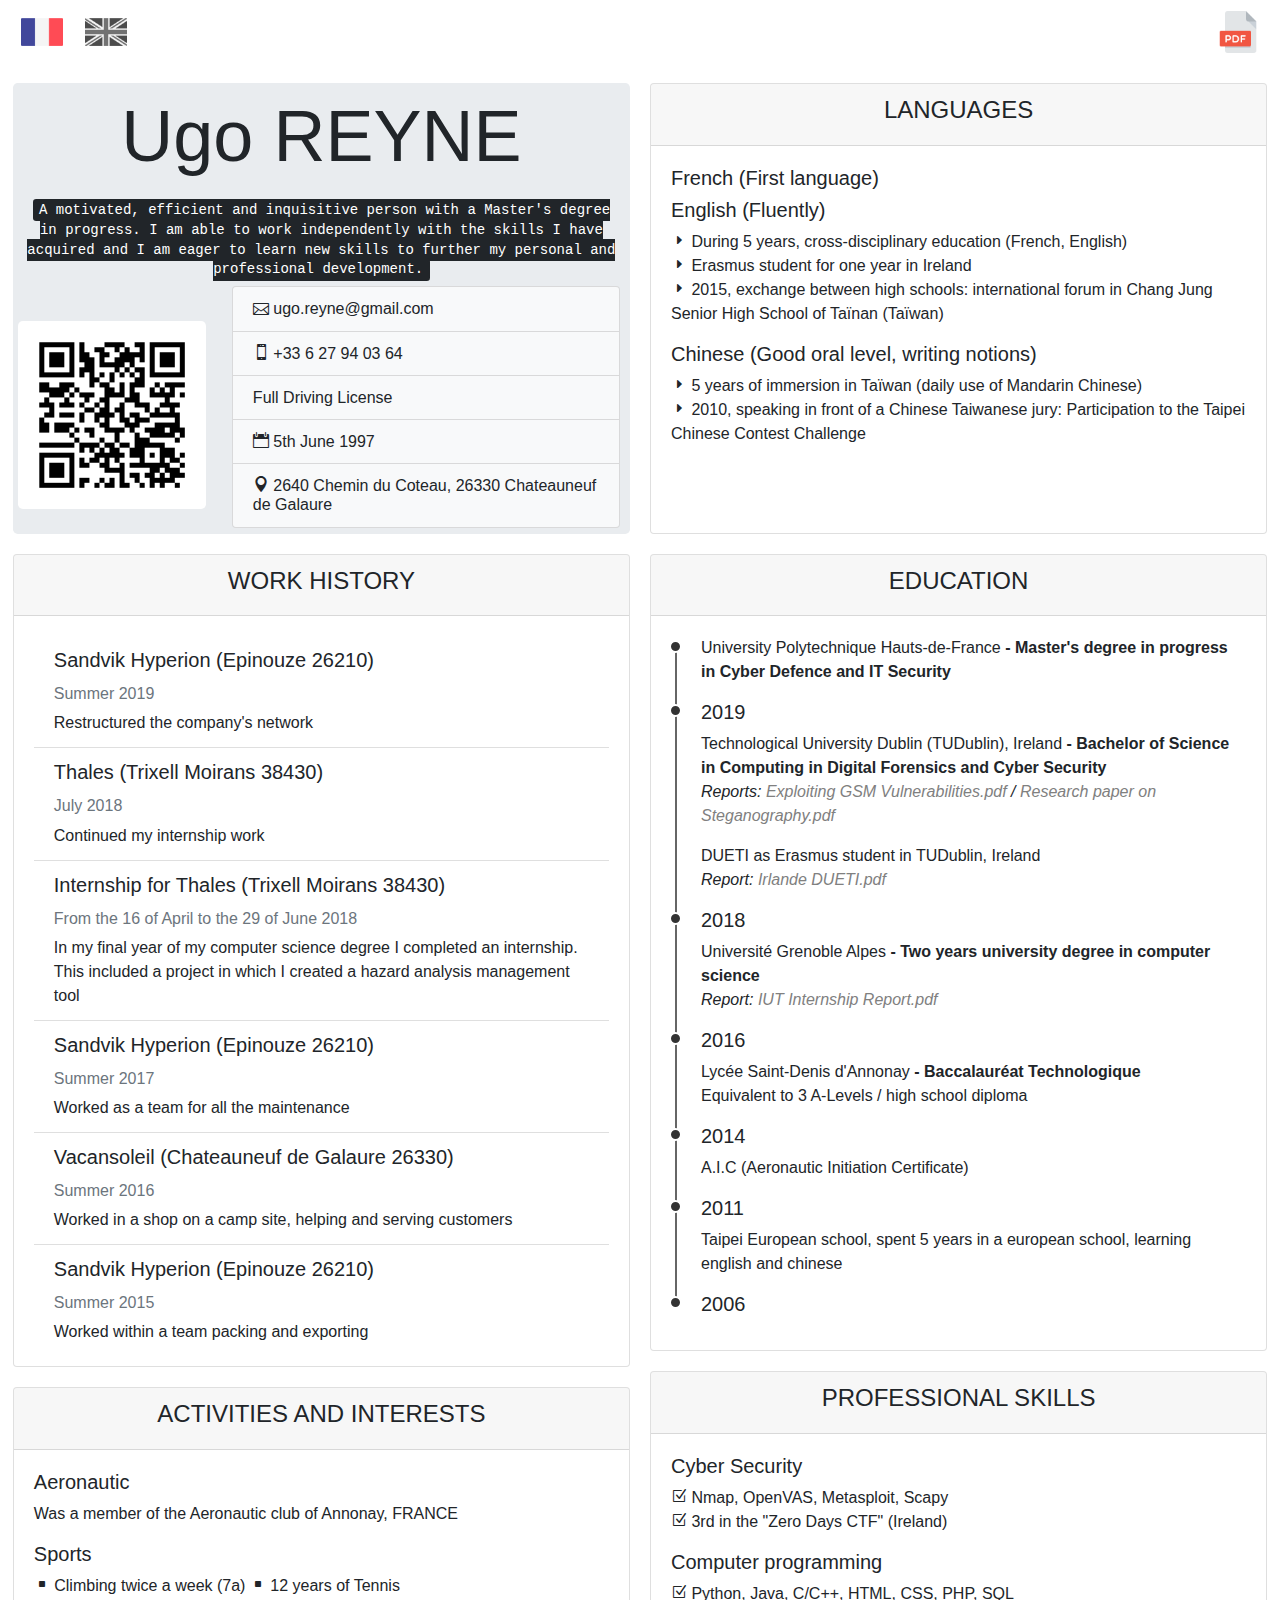
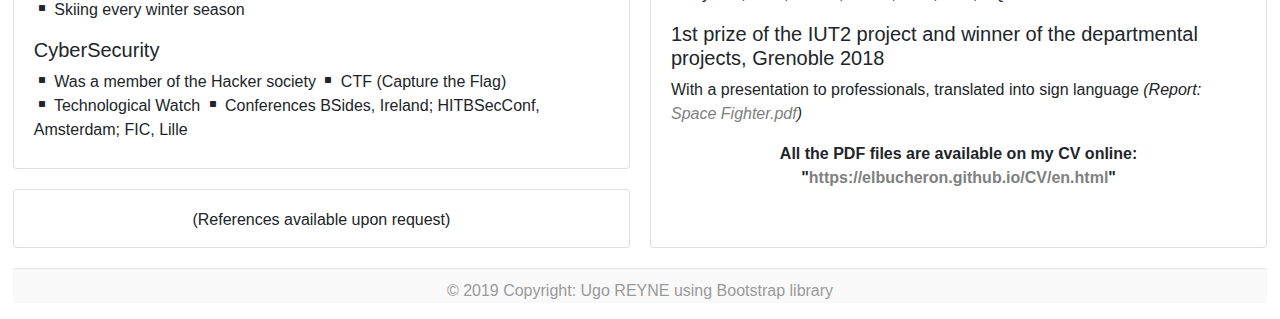
==== commit f21f9aa0: "Update en.html" ====
--- a/en.html
+++ b/en.html
@@ -167,7 +167,7 @@
         <!-- References -->
         <div class="card card-bottom">
           <div class="card-body text-center">
-            <h5>(References available upon request)</h5>
+            <h6>(References available upon request)</h6>
           </div>
         </div>
         <!-- //////////////////////////////////////////////////////////////////// -->
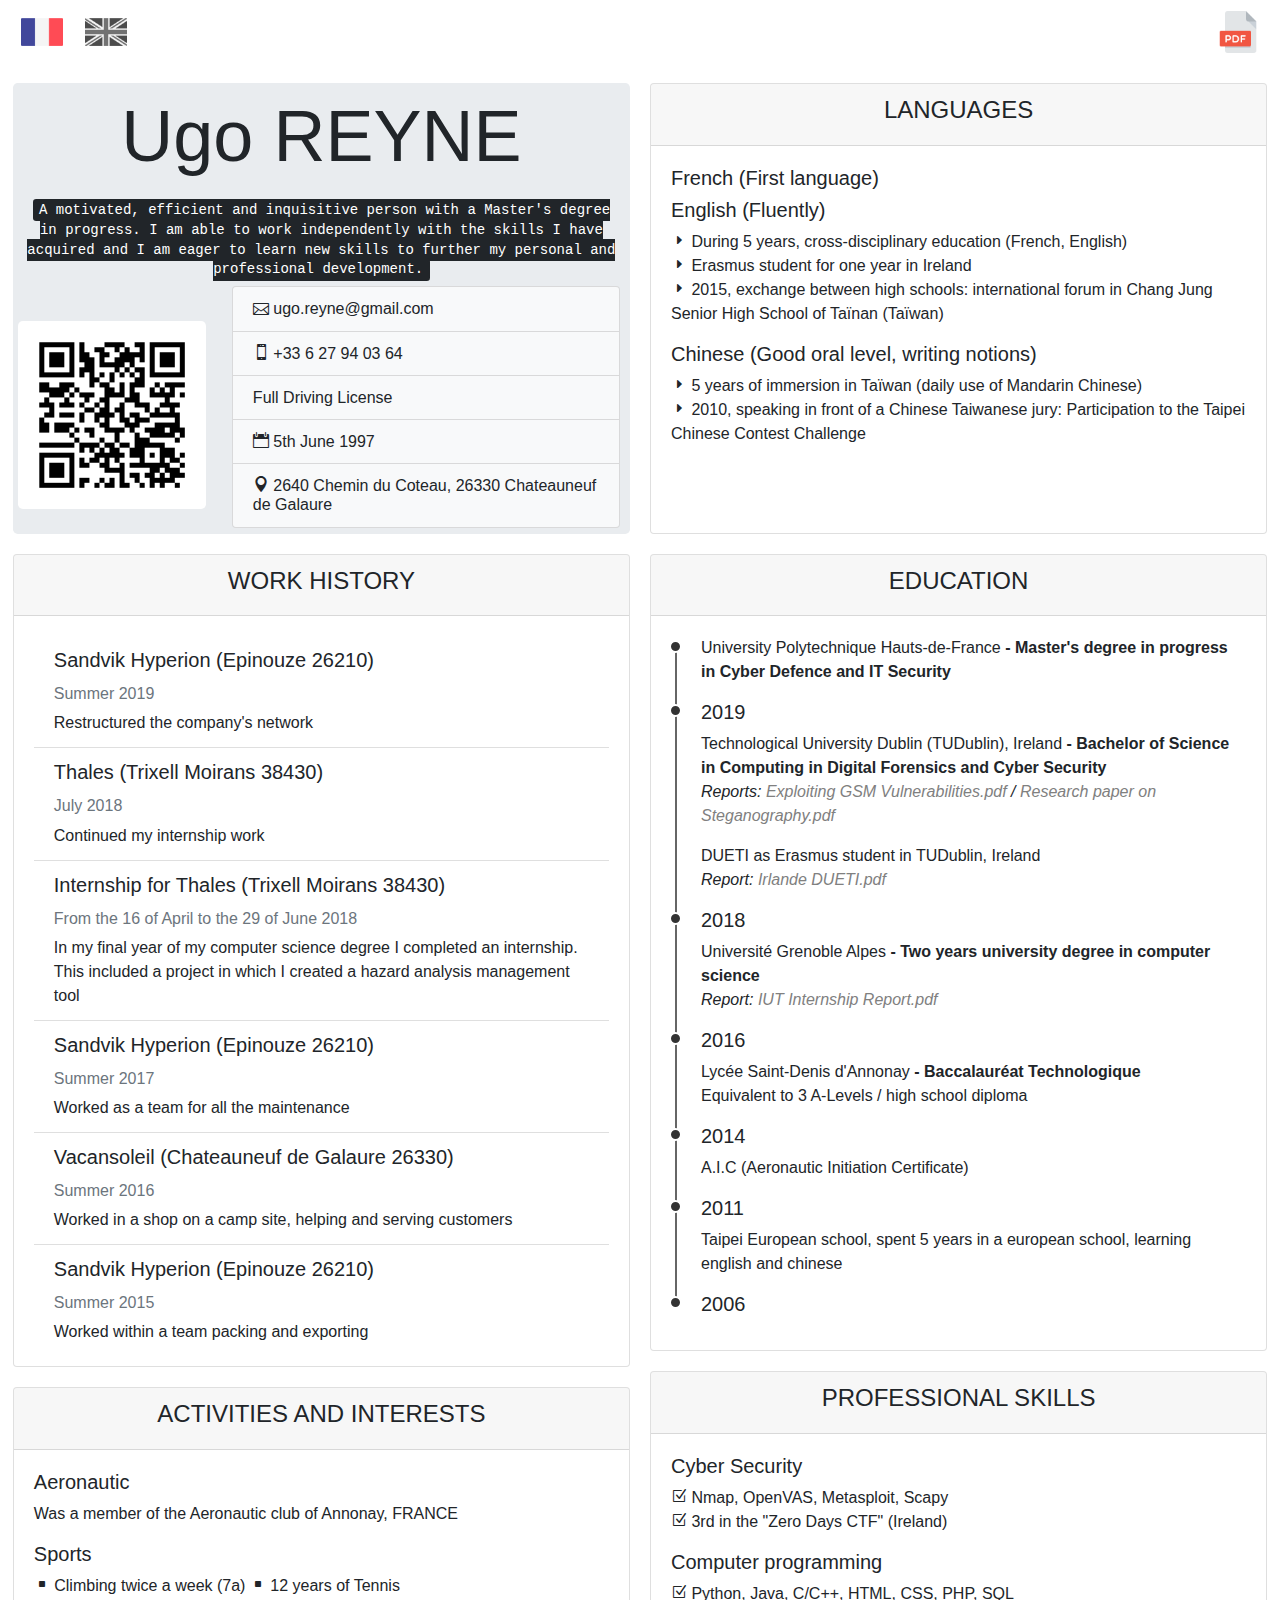
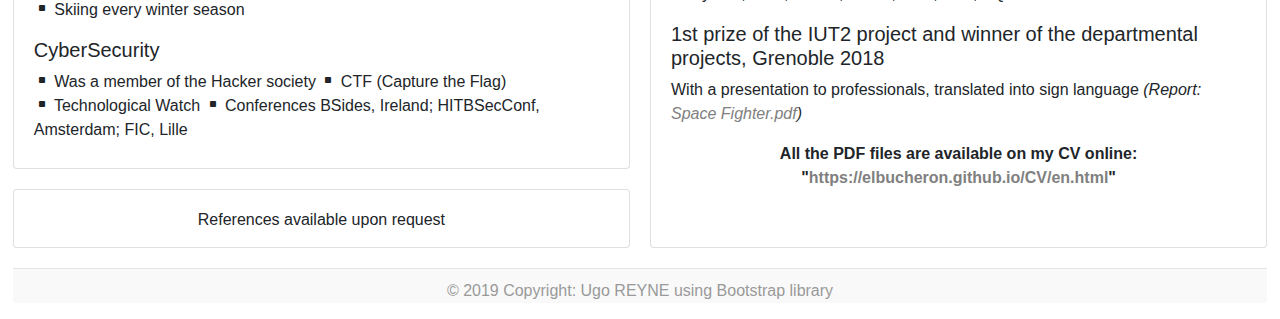
==== commit 7b8a8a20: "Update en.html" ====
--- a/en.html
+++ b/en.html
@@ -167,7 +167,7 @@
         <!-- References -->
         <div class="card card-bottom">
           <div class="card-body text-center">
-            <h6>(References available upon request)</h6>
+            <h6>References available upon request</h6>
           </div>
         </div>
         <!-- //////////////////////////////////////////////////////////////////// -->
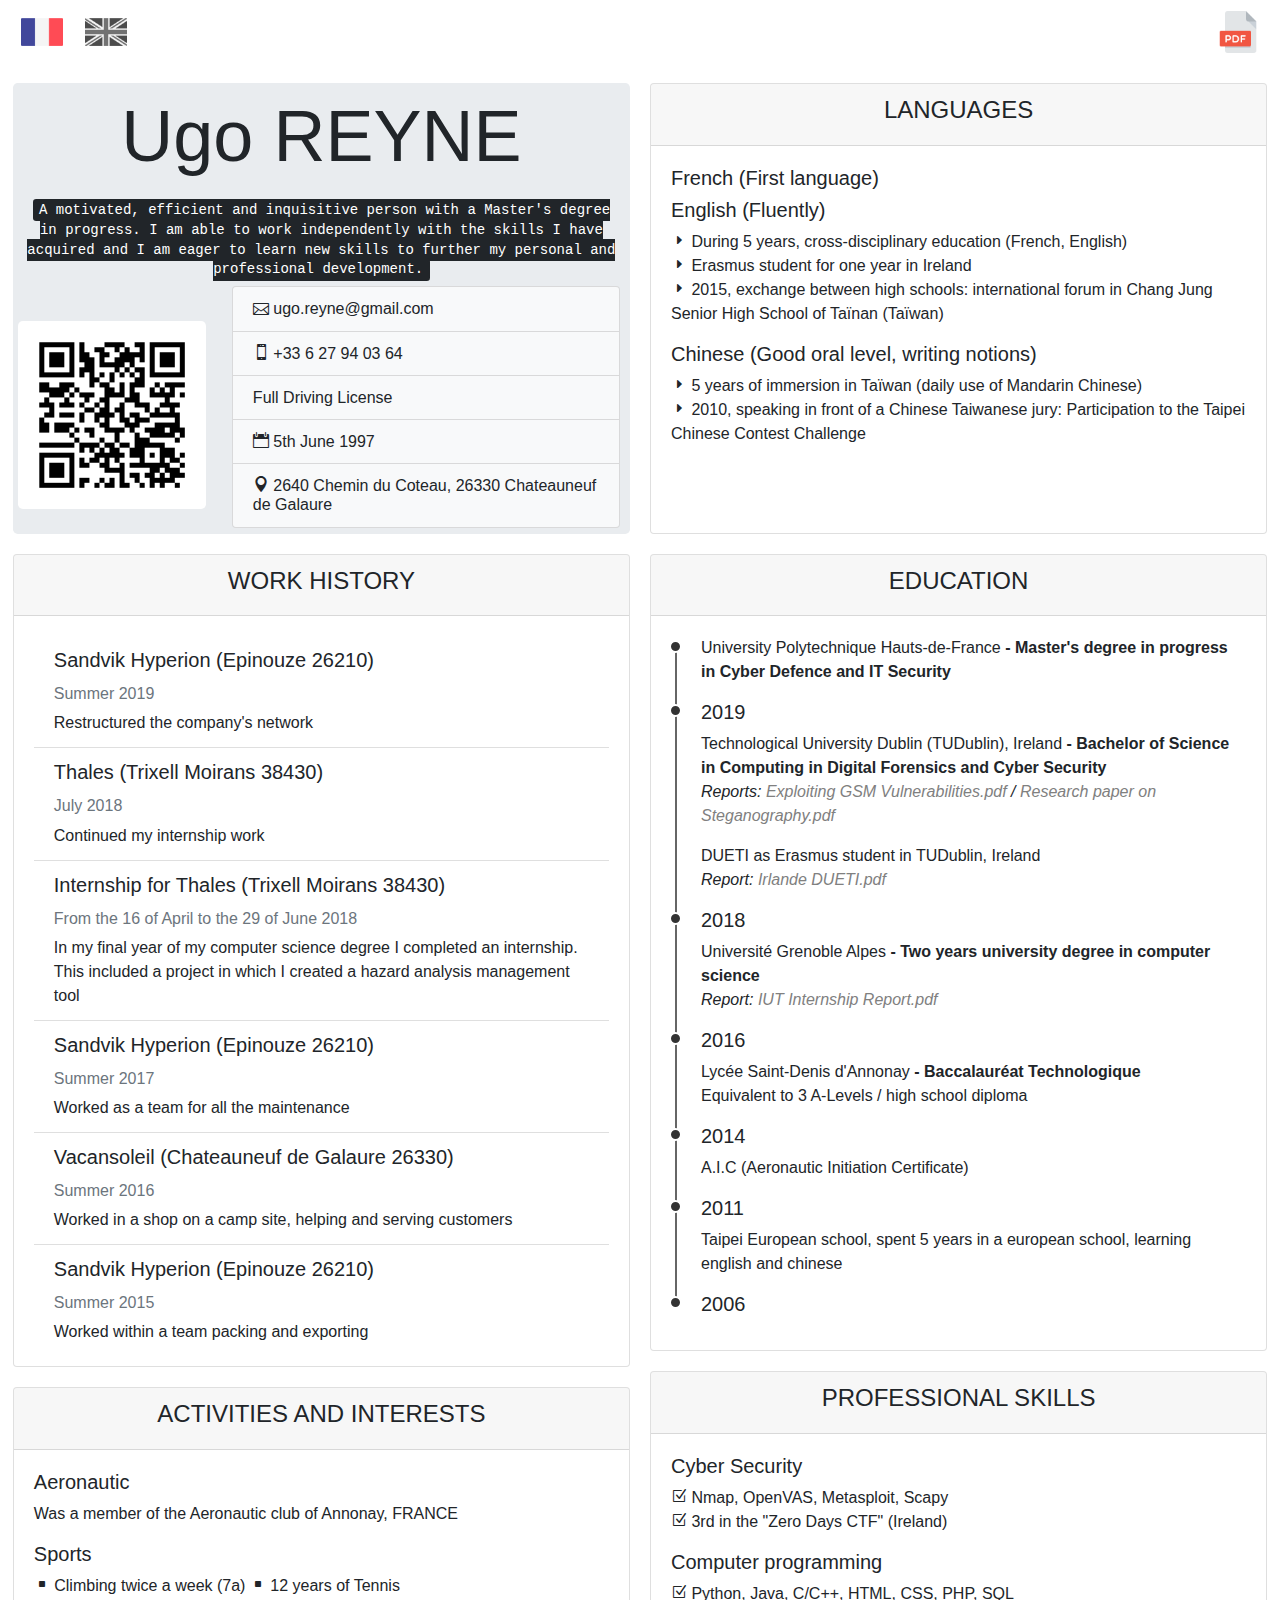
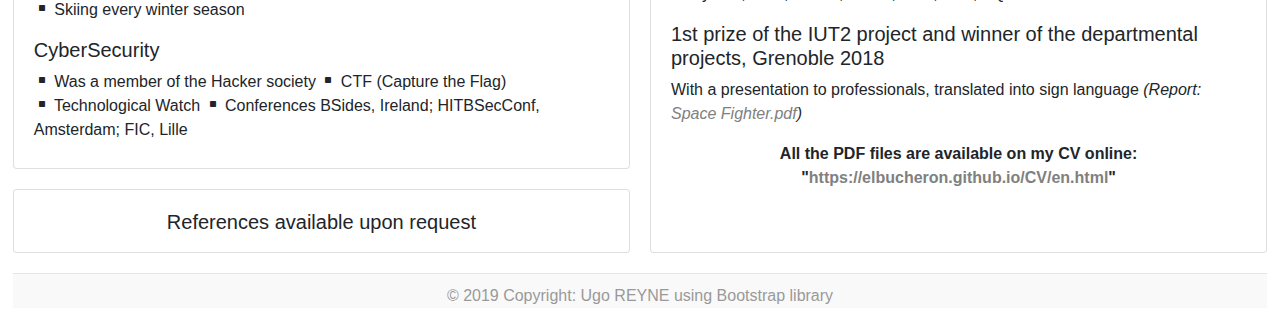
==== commit 6cab39be: "Update en.html" ====
--- a/en.html
+++ b/en.html
@@ -167,7 +167,7 @@
         <!-- References -->
         <div class="card card-bottom">
           <div class="card-body text-center">
-            <h6>References available upon request</h6>
+            <h5>References available upon request</h5>
           </div>
         </div>
         <!-- //////////////////////////////////////////////////////////////////// -->
--- a/css/responsive.css
+++ b/css/responsive.css
@@ -7,9 +7,20 @@
 	.header, .blog-footer {
 		display: none;
 	}
-
+	.card {
+		margin-bottom: 10px;
+	}
+	.jumbotron {
+		height: calc(100% - 10px);
+	}
 	.entete {
 		margin-top: 0px;
+	}
+	.left {
+		padding-right: 5px;
+	}
+	.right {
+		padding-left: 5px;
 	}
 	.list-group-item {
 		padding-top: 5px;
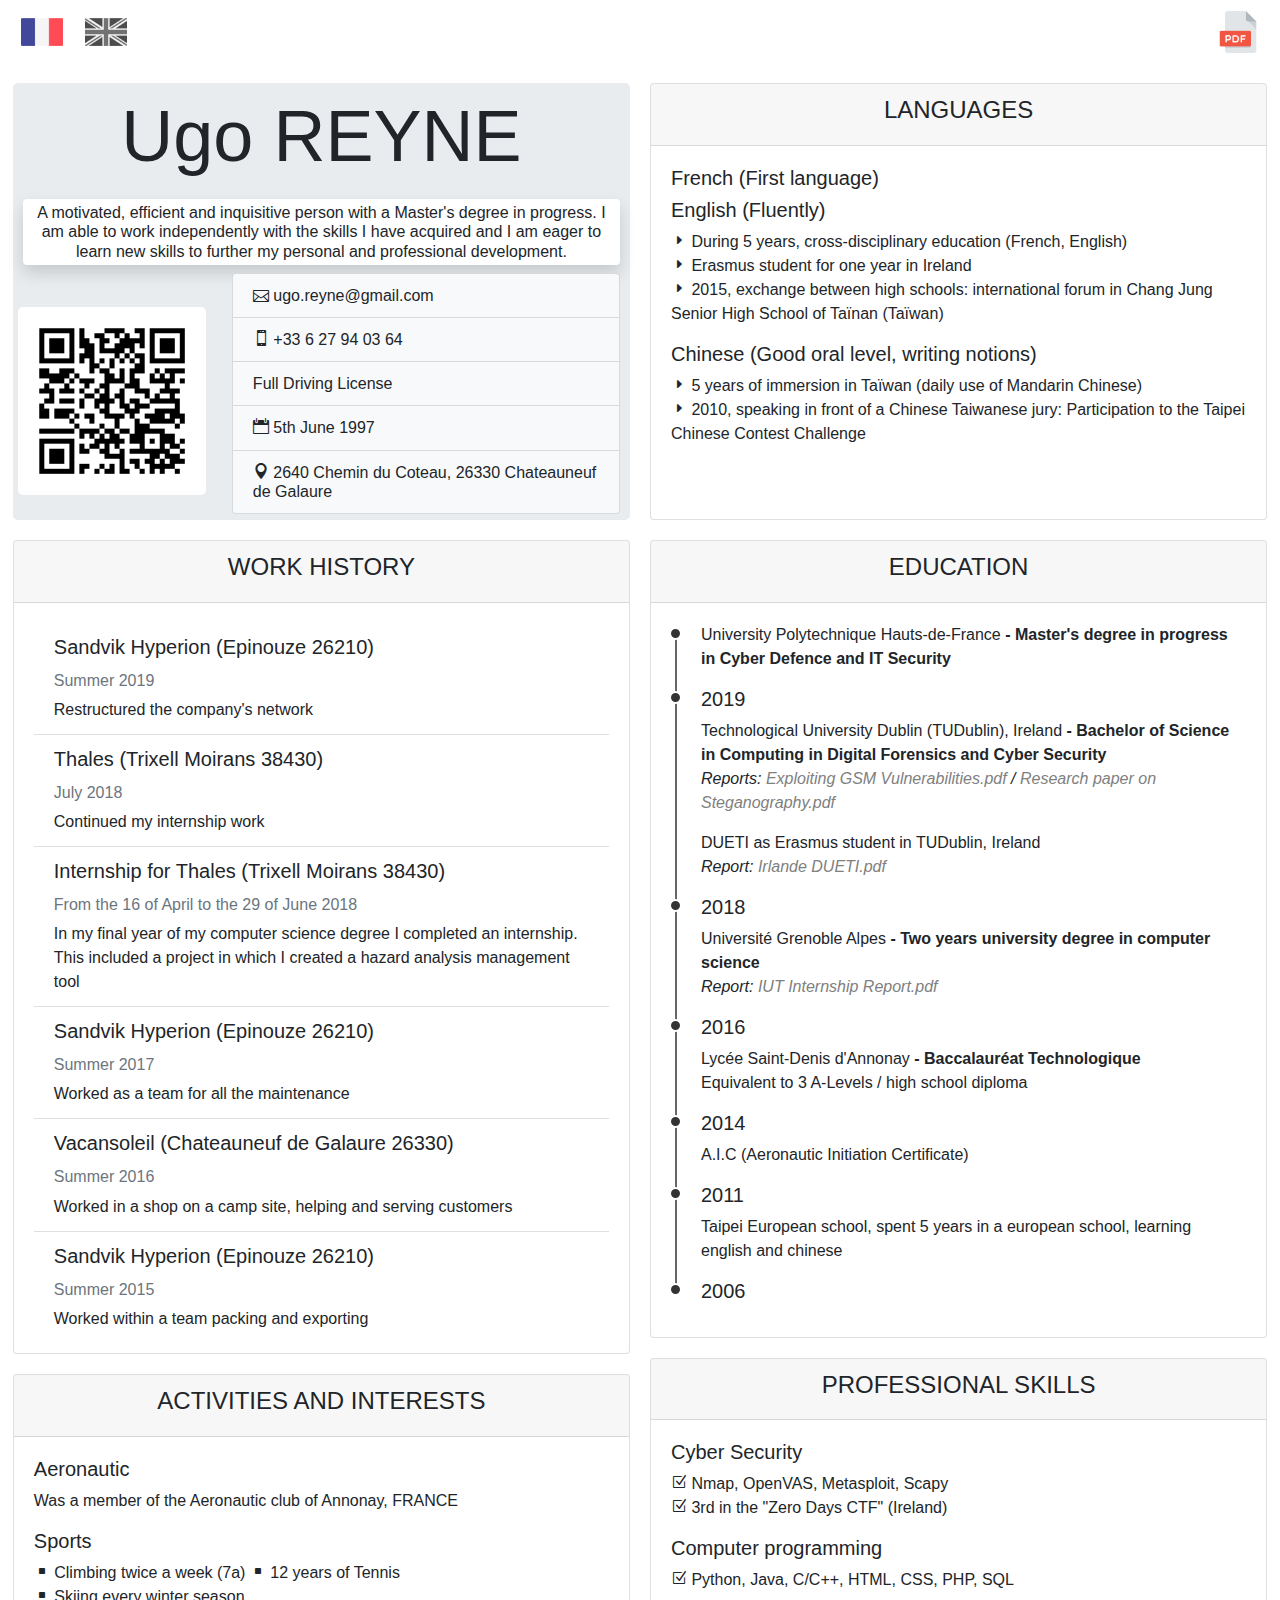
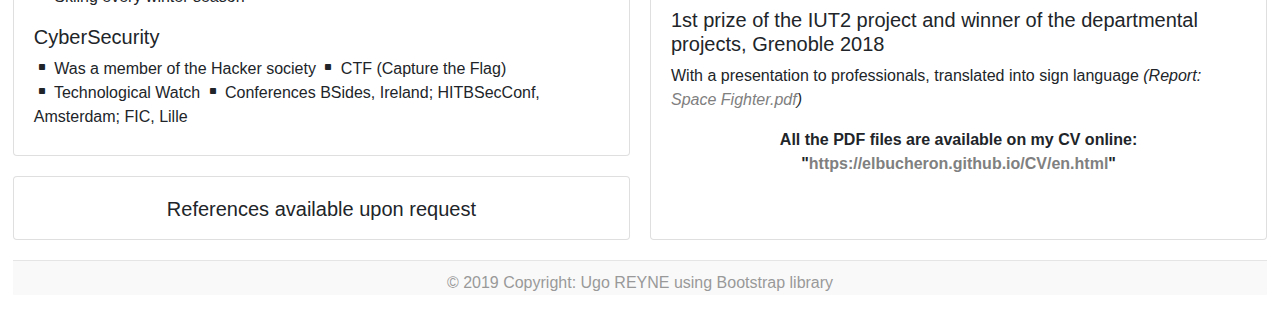
==== commit 8651cef0: "Update en.html" ====
--- a/en.html
+++ b/en.html
@@ -33,7 +33,7 @@
       <div class="col-sm-6 left">
         <div class="jumbotron">
           <h1 class="display-3">Ugo REYNE</h1>
-	  <h6 class="text-center"><kbd>A motivated, efficient and inquisitive person with a Master's degree in progress. I am able to work independently with the skills I have acquired and I am eager to learn new skills to further my personal and professional development.</kbd></h6>
+	  <h6 class="text-center shadow p-1 bg-white rounded">A motivated, efficient and inquisitive person with a Master's degree in progress. I am able to work independently with the skills I have acquired and I am eager to learn new skills to further my personal and professional development.</h6>
           <div class="row">
             <div class="col-sm-4">
               <img src="img/en-QRCode.png" alt="QR code">
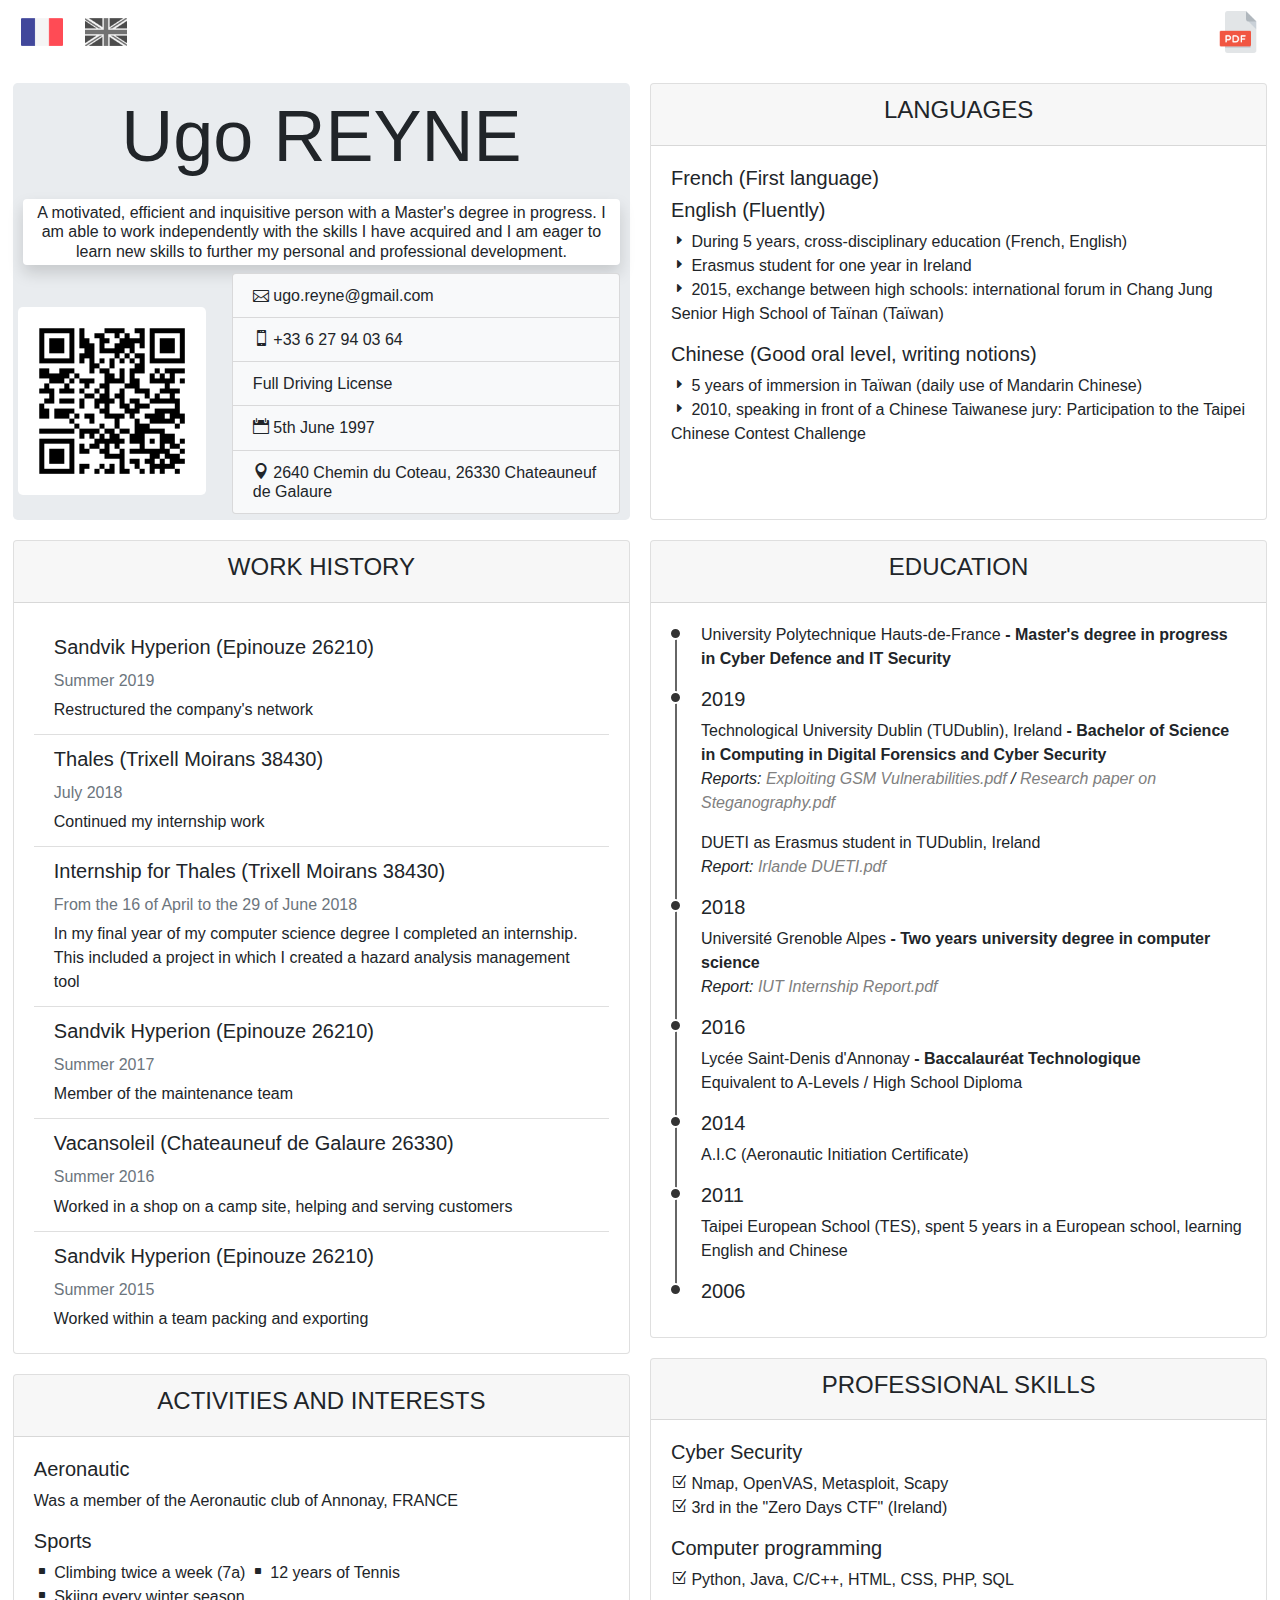
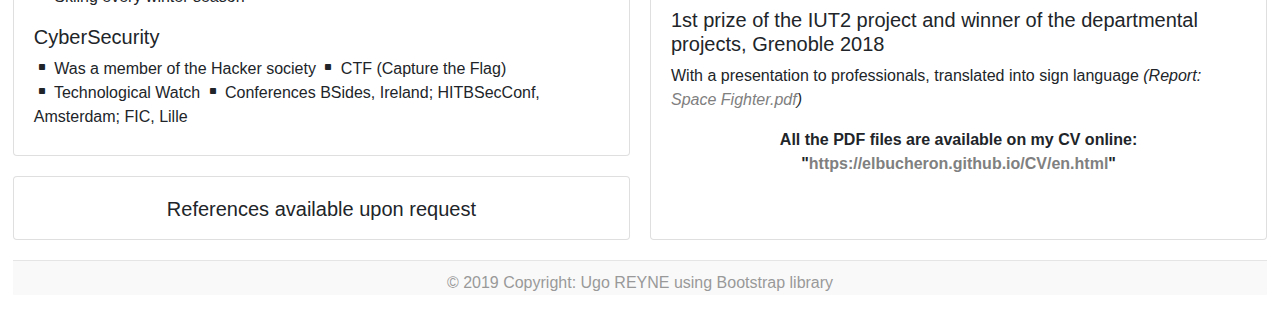
==== commit a6c11647: "Update en.html" ====
--- a/en.html
+++ b/en.html
@@ -123,7 +123,7 @@
               <li class="list-group-item">
                 <h5 class="card-title">Sandvik Hyperion (Epinouze 26210)</h5>
                 <h6 class="card-subtitle mb-2 text-muted">Summer 2017</h6>
-                <p class="card-text">Worked as a team for all the maintenance</p>
+                <p class="card-text">Member of the maintenance team</p>
               </li>
 
               <li class="list-group-item">
@@ -216,7 +216,7 @@
                       <div class="con">
                           <h5>2016</h5>
 			  <p>Lycée Saint-Denis d'Annonay <b>- Baccalauréat Technologique</b><br>
-			     Equivalent to 3 A-Levels / high school diploma</p>
+			     Equivalent to A-Levels / High School Diploma</p>
                       </div>
                   </li>
                   <li class="clearfix">
@@ -230,7 +230,7 @@
                       <div class="dot"><b></b></div>
                       <div class="con">
                           <h5>2011</h5>
-                          <p>Taipei European school, spent 5 years in a european school, learning english and chinese</p>
+                          <p>Taipei European School (TES), spent 5 years in a European school, learning English and Chinese</p>
                       </div>
                   </li>
                   <li class="clearfix bottom">
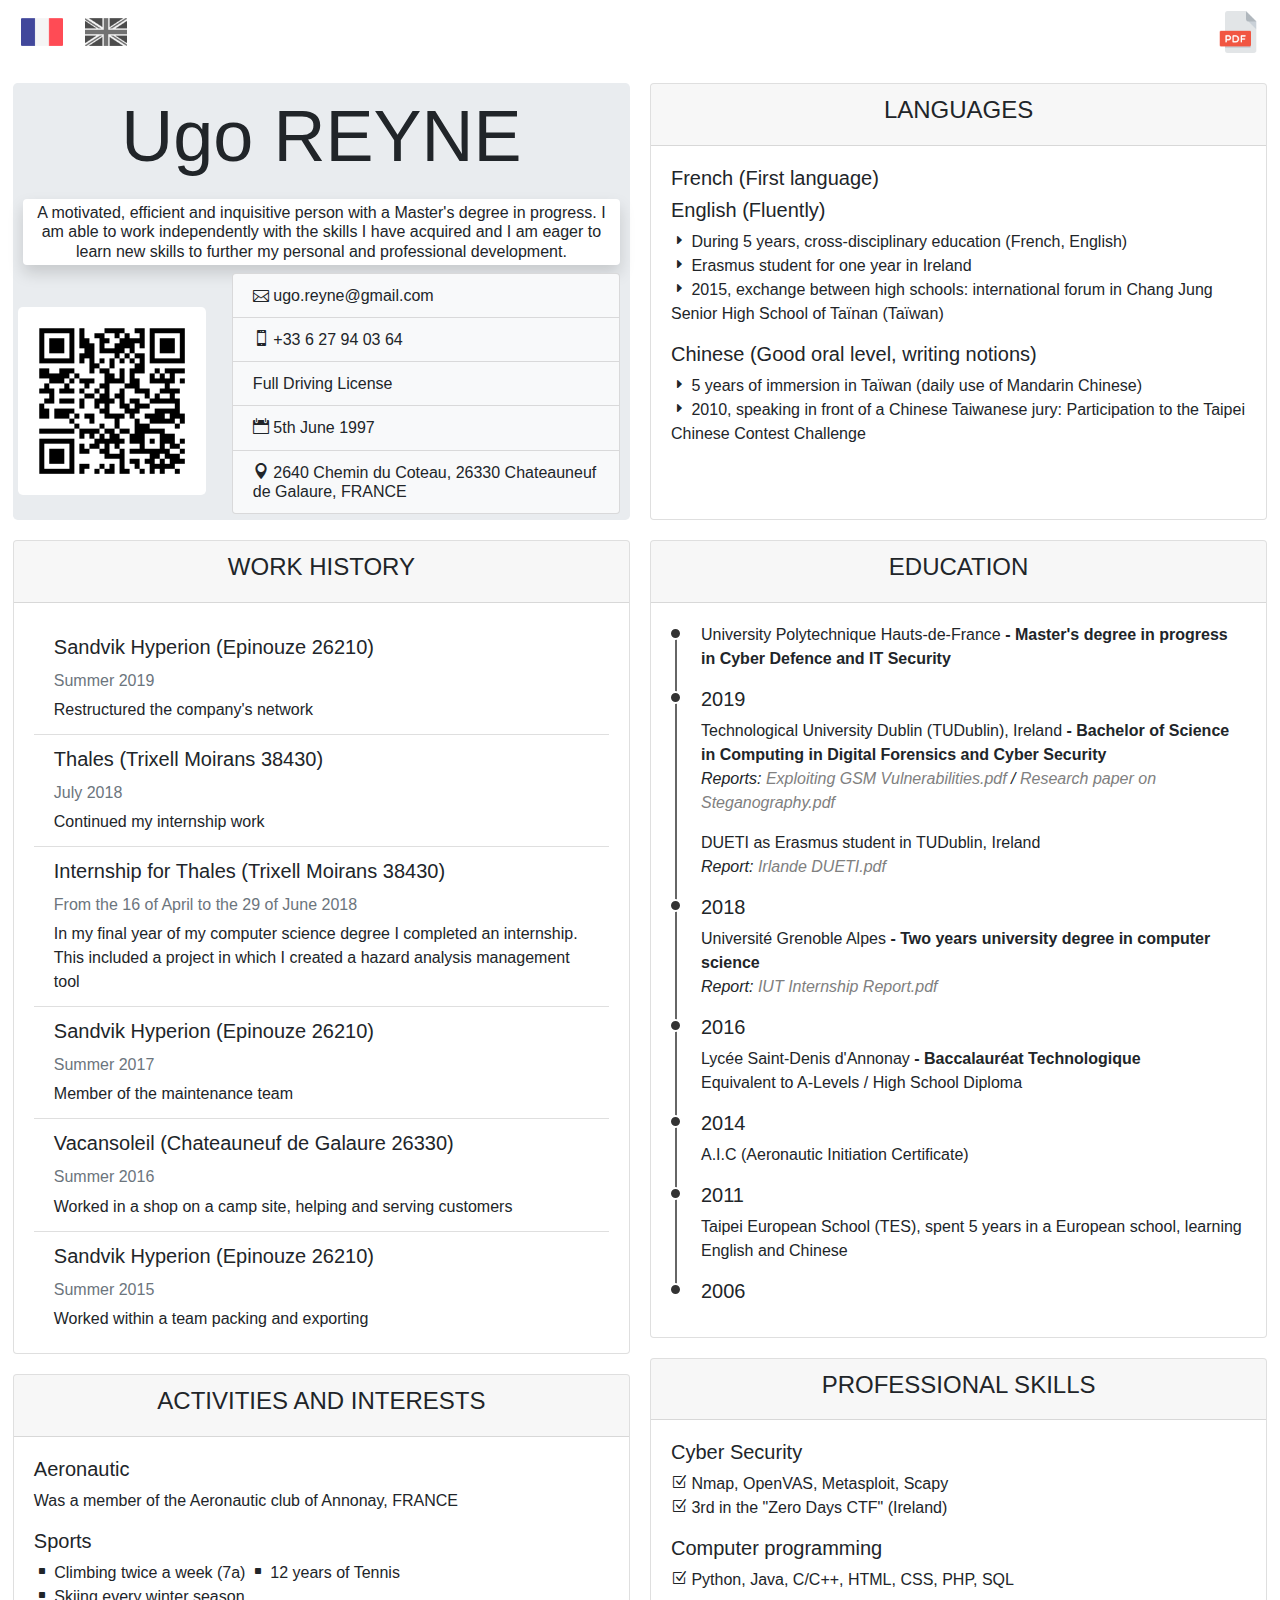
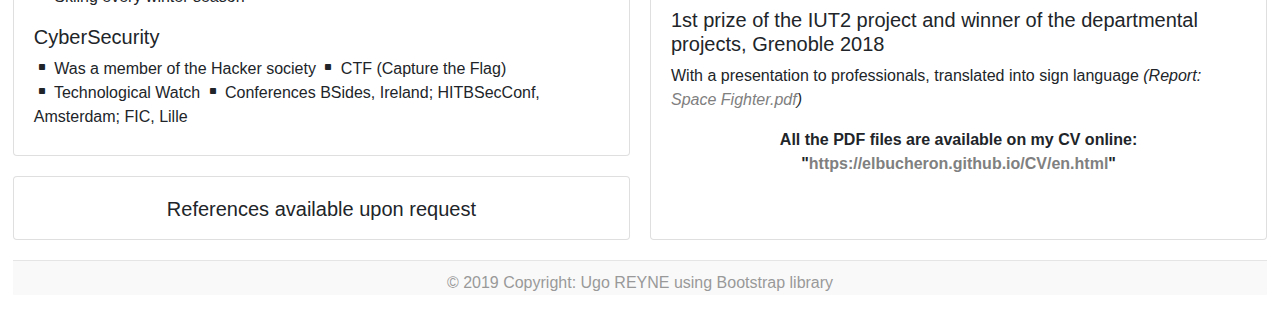
==== commit 301cf18b: "Update en.html" ====
--- a/en.html
+++ b/en.html
@@ -62,7 +62,7 @@
                 </li>
 		<li class="list-group-item d-flex justify-content-between bg-light">
                   <div>
-                    <h6><i aria-hidden="true" data-icon="&#xe081;"></i> 2640 Chemin du Coteau, 26330 Chateauneuf de Galaure</h6>
+                    <h6><i aria-hidden="true" data-icon="&#xe081;"></i> 2640 Chemin du Coteau, 26330 Chateauneuf de Galaure, FRANCE</h6>
                   </div>
                 </li>
               </ul>
